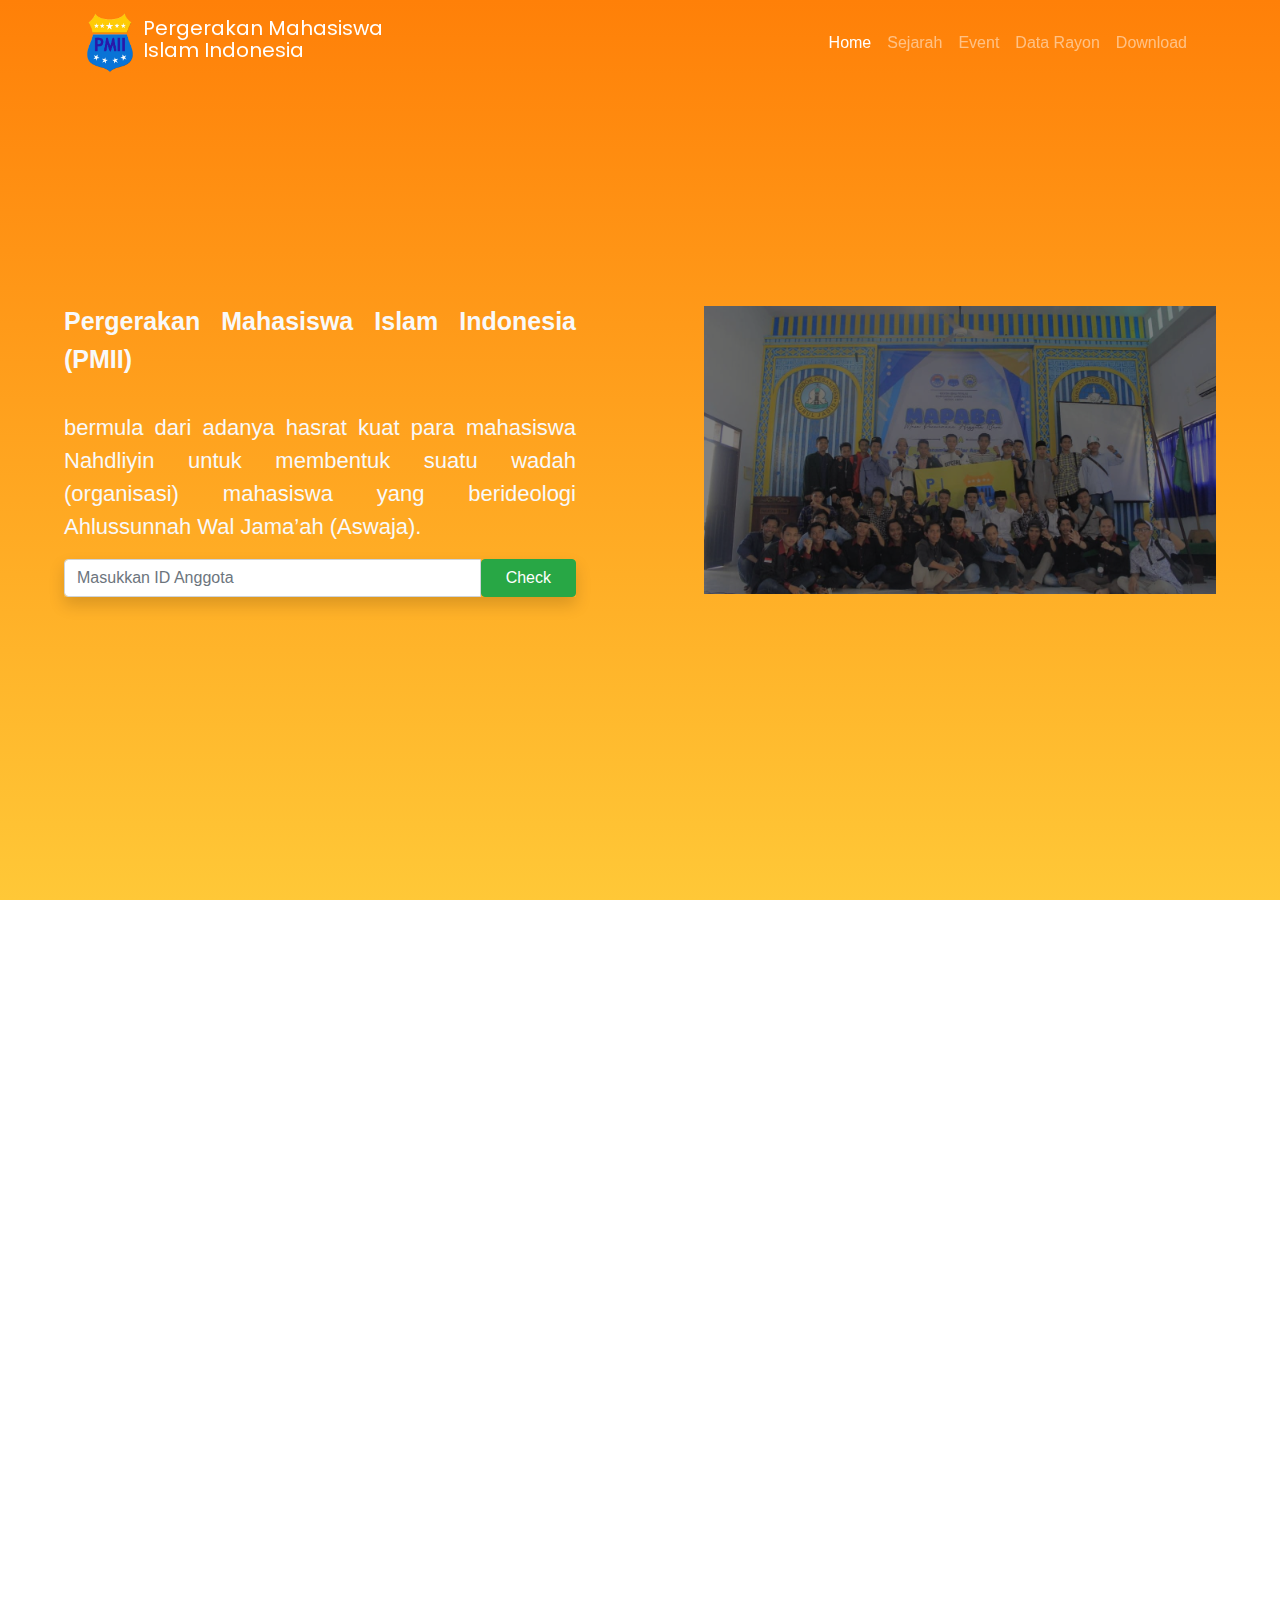
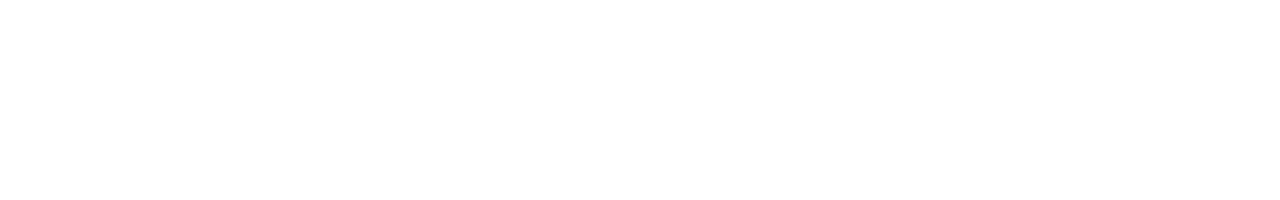
==== index.html @ 71697edc "upload website" ====
<!DOCTYPE html>
<html lang="en">
<head>
  <meta charset="UTF-8">
  <meta name="viewport" content="width=device-width, initial-scale=1.0">
  <link rel="stylesheet" href="css/bootstrap.min.css">
  <link rel="preconnect" href="https://fonts.gstatic.com">
  <link href="https://fonts.googleapis.com/css2?family=Poppins:ital,wght@0,400;0,500;0,700;0,800;1,400;1,500;1,600;1,700&display=swap" rel="stylesheet">
  <link rel="stylesheet" href="css/style.css">
  <title>Website Rayon | Universitas Nurul Jadid</title>
</head>
<body>

  <nav class="navbar navbar-expand-lg navbar-dark bg-transparant fixed-top">
    <div class="container">
      <a class="navbar-brand d-flex" style="font-family: 'Poppins', sans-serif;" href="#">
        <img src="img/logopmii.png" width="50" class="text-shadow" alt="">
        <span class="d-flex flex-column ml-2">
          <span class="title">Pergerakan Mahasiswa</span>
          <span class="subtitle mt-n2">Islam Indonesia</span>
        </span>
      </a>
      
      <button class="navbar-toggler" type="button" data-toggle="collapse" data-target="#navbarNavAltMarkup" aria-controls="navbarNavAltMarkup" aria-expanded="false" aria-label="Toggle navigation">
        <span class="navbar-toggler-icon"></span>
      </button>
      <div class="collapse navbar-collapse" id="navbarNavAltMarkup">
        <div class="navbar-nav ml-auto">
          <a class="nav-link active" href="#">Home</a>
          <a class="nav-link" href="#">Sejarah</a>
          <a class="nav-link" href="#">Event</a>
          <a class="nav-link" href="data_rayon.html">Data Rayon</a>
          <a class="nav-link" href="#">Download</a>
          <!-- <form action="" class="form-inline">
            <a href="" class="btn btn-outline-primary shadow-sm ml-3">Register</a>
            <a href="" class="btn btn-light ml-2">Login</a>
          </form> -->
        </div>
      </div>
    </div>
  </nav>

  <div class="jumbotron jumbotron-fluid d-flex align-items-center justify-content-around">
    <div class="title-header text-light" style="font-size: 22px;">
      <span class="font-weight-bold" style="font-size: 25px;">Pergerakan Mahasiswa Islam Indonesia (PMII)</span><br><br> bermula dari adanya hasrat kuat para mahasiswa Nahdliyin untuk membentuk suatu wadah (organisasi) mahasiswa yang berideologi Ahlussunnah Wal Jama’ah (Aswaja). <br>
      <!-- <a href="" class="btn btn-primary px-5 py-2 mt-2">Gabung</a> -->
      <div class="input-group mt-3 shadow">
        <input id="pencarian" type="text" placeholder="Masukkan ID Anggota" class="form-control">
        <div class="input-prepend">
          <button class="btn btn-success px-4">Check</button>
        </div>
      </div>
    </div>
    <div id="carouselExampleControls" class="carousel slide" data-ride="carousel">
      <div class="carousel-inner">
        <div class="carousel-item active">
          <img src="img/1.jpg" class="d-block w-100" style="filter: brightness(50%);" alt="...">
        </div>
        <div class="carousel-item">
          <img src="img/2.jpg" class="d-block w-100" style="filter: brightness(50%);" alt="...">
        </div>
        <div class="carousel-item">
          <img src="img/3.jpg" class="d-block w-100" style="filter: brightness(50%);" alt="...">
        </div>
      </div>
    </div>
  </div>

  
  <script src="js/jquery-3.5.1.min.js"></script>
  <script src="js/bootstrap.min.js"></script>
  <script>
    $('.carousel').carousel({
      ride: true,
      interval: 3500,
      pause: "hover"
    });

    document.addEventListener('wheel', function(e) {
      if (e.pageY >= 400) {
        document.querySelector('.navbar').setAttribute('class', 'navbar navbar-expand-lg navbar-dark bg-transparant fixed-top background shadow')
      } else {
        document.querySelector('.navbar').setAttribute('class', 'navbar navbar-expand-lg navbar-dark bg-transparant fixed-top')
      }
    });
  </script>
</body>
</html>
---- css/style.css ----
.title-header {
  width: 50vw;
  text-align: justify;
}

.background {
  background-color: #ff8008;
}

body {
  min-height: 200vh;
}

.carousel {
  width: 40%;
}

.jumbotron {
  height: 100vh;
  background: linear-gradient(to bottom, #ff8008, #ffc837); 
}

/* Tablets and Large Phones */
@media screen and (min-width: 600px) {
  .title-header {
    font-size: 18px;
  }
  .image-header {
    width: 250px;
  }
}

@media screen and (min-width: 992px) {
  .title-header {
    font-size: 30px;
    width: 40%;
  }

  .image-header {
    width: 550px;
  }
}

/* Mobile Screen */
@media screen and (max-width: 600px) {

}
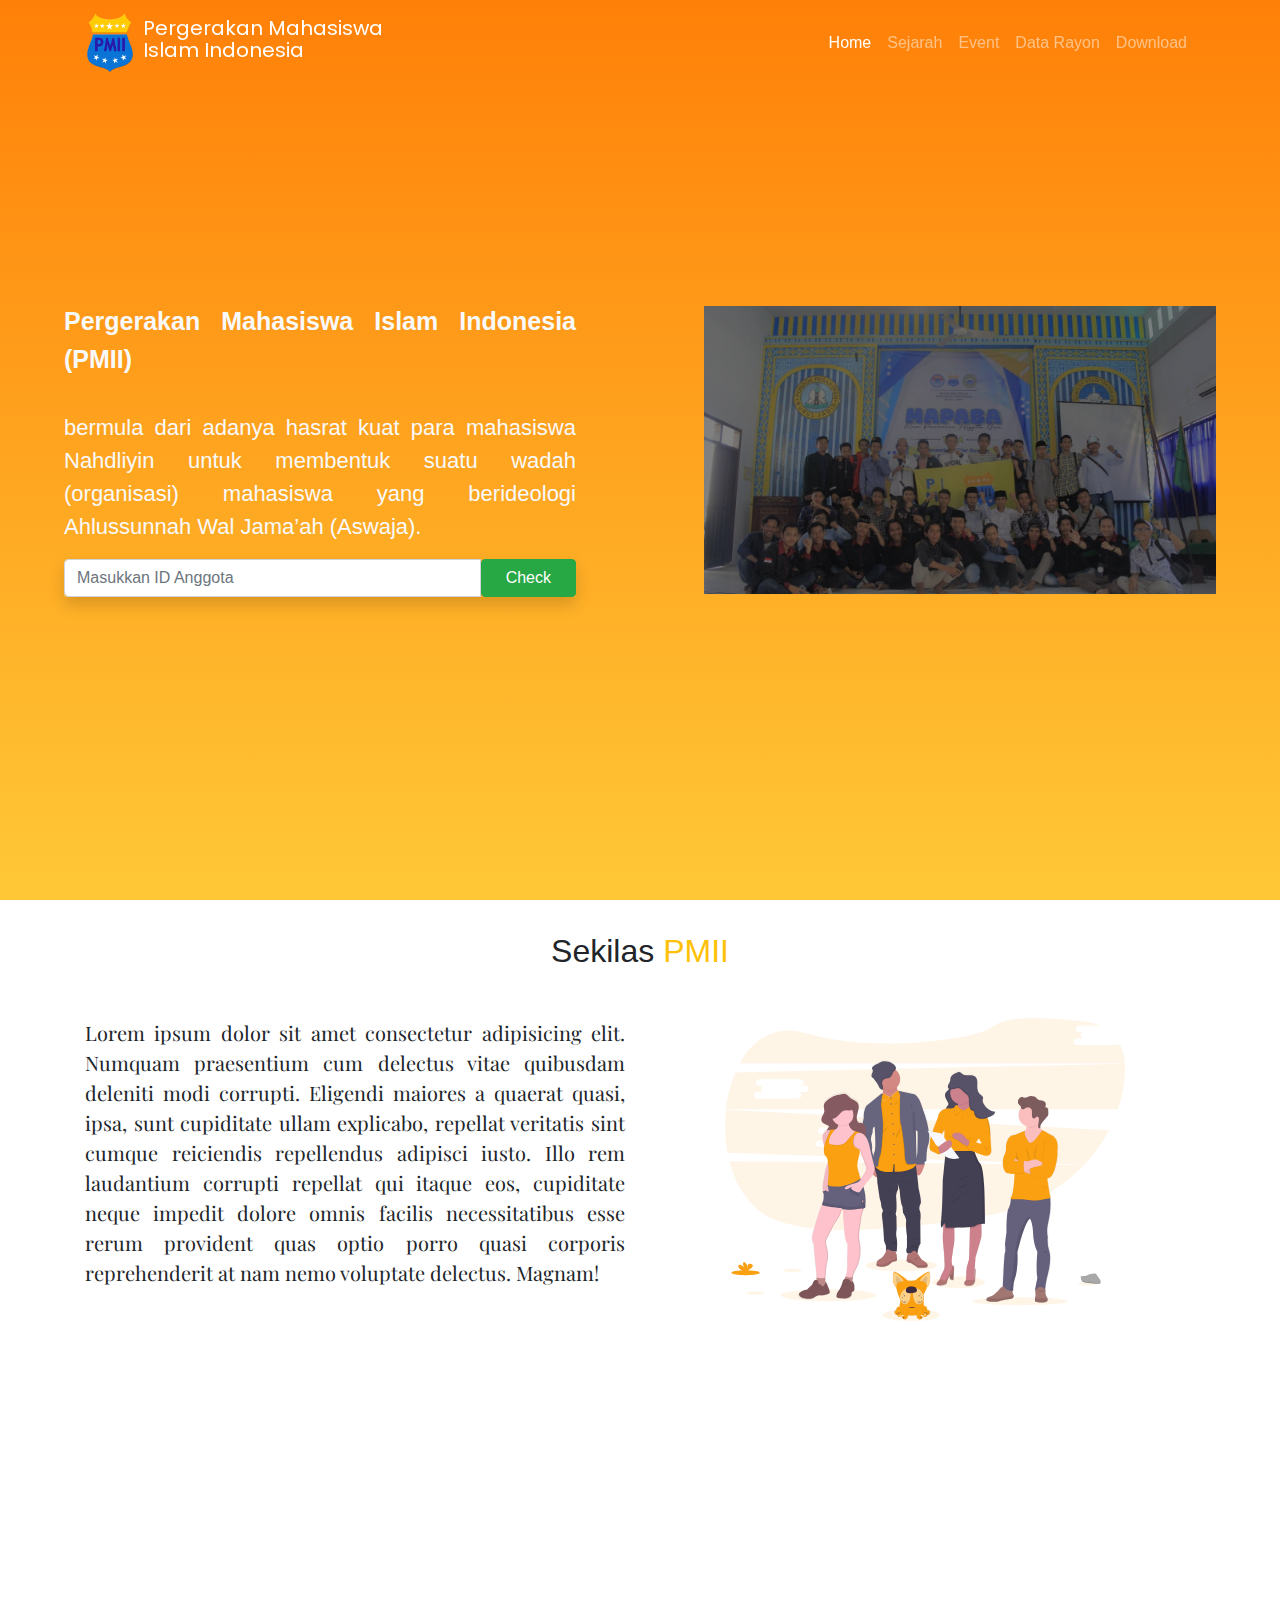
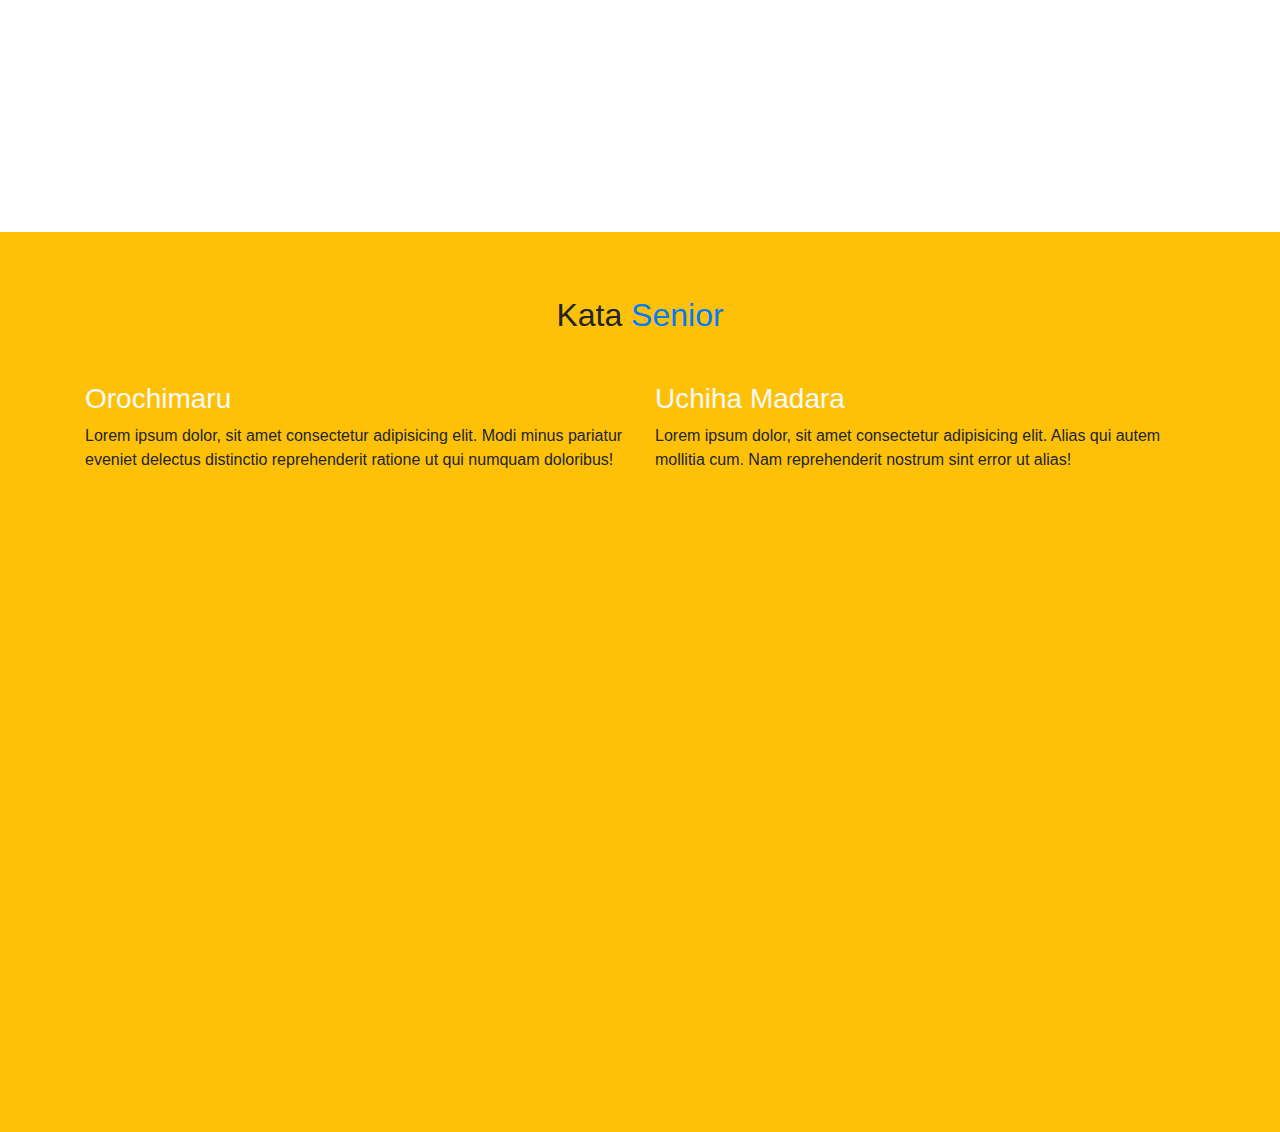
==== commit 55657926: "upload file web" ====
--- a/index.html
+++ b/index.html
@@ -6,6 +6,7 @@
   <link rel="stylesheet" href="css/bootstrap.min.css">
   <link rel="preconnect" href="https://fonts.gstatic.com">
   <link href="https://fonts.googleapis.com/css2?family=Poppins:ital,wght@0,400;0,500;0,700;0,800;1,400;1,500;1,600;1,700&display=swap" rel="stylesheet">
+  <link href="https://fonts.googleapis.com/css2?family=Playfair+Display&display=swap" rel="stylesheet">
   <link rel="stylesheet" href="css/style.css">
   <title>Website Rayon | Universitas Nurul Jadid</title>
 </head>
@@ -66,6 +67,38 @@
     </div>
   </div>
 
+  <div class="container" style="height: 100vh;">
+    <h2 class="text-center">Sekilas <span class="text-warning">PMII</span></h2>
+    <div class="row mt-5 mb-5">
+      <div class="col-md">
+        <p class="text-justify" style="font-family: 'Playfair Display', serif; font-size: 20px;">
+          Lorem ipsum dolor sit amet consectetur adipisicing elit. Numquam praesentium cum delectus vitae quibusdam deleniti modi corrupti. Eligendi maiores a quaerat quasi, ipsa, sunt cupiditate ullam explicabo, repellat veritatis sint cumque reiciendis repellendus adipisci iusto. Illo rem laudantium corrupti repellat qui itaque eos, cupiditate neque impedit dolore omnis facilis necessitatibus esse rerum provident quas optio porro quasi corporis reprehenderit at nam nemo voluptate delectus. Magnam!
+        </p>
+      </div>
+      <div class="col-md text-center">
+        <img src="img/tentang.svg" width="400" alt="">
+      </div>
+    </div>
+  </div>
+
+  <section class="bg-warning pt-3" style="height: 100vh;">
+    <div class="container">
+      <h2 class="text-center mt-5 mb-5">Kata <span class="text-primary">Senior</span></h2>
+      <div class="row">
+        <div class="col-md">
+          <h3 class="text-light">Orochimaru</h3>
+          <p class="">Lorem ipsum dolor, sit amet consectetur adipisicing elit. Modi minus pariatur eveniet delectus distinctio reprehenderit ratione ut qui numquam doloribus!</p>
+        </div>
+        <div class="col-md">
+          <h3 class="text-light">Uchiha Madara</h3>
+          <p class="">Lorem ipsum dolor, sit amet consectetur adipisicing elit. Alias qui autem mollitia cum. Nam reprehenderit nostrum sint error ut alias!</p>
+        </div>
+      </div>
+      
+      
+    </div>
+  </section>
+
   
   <script src="js/jquery-3.5.1.min.js"></script>
   <script src="js/bootstrap.min.js"></script>
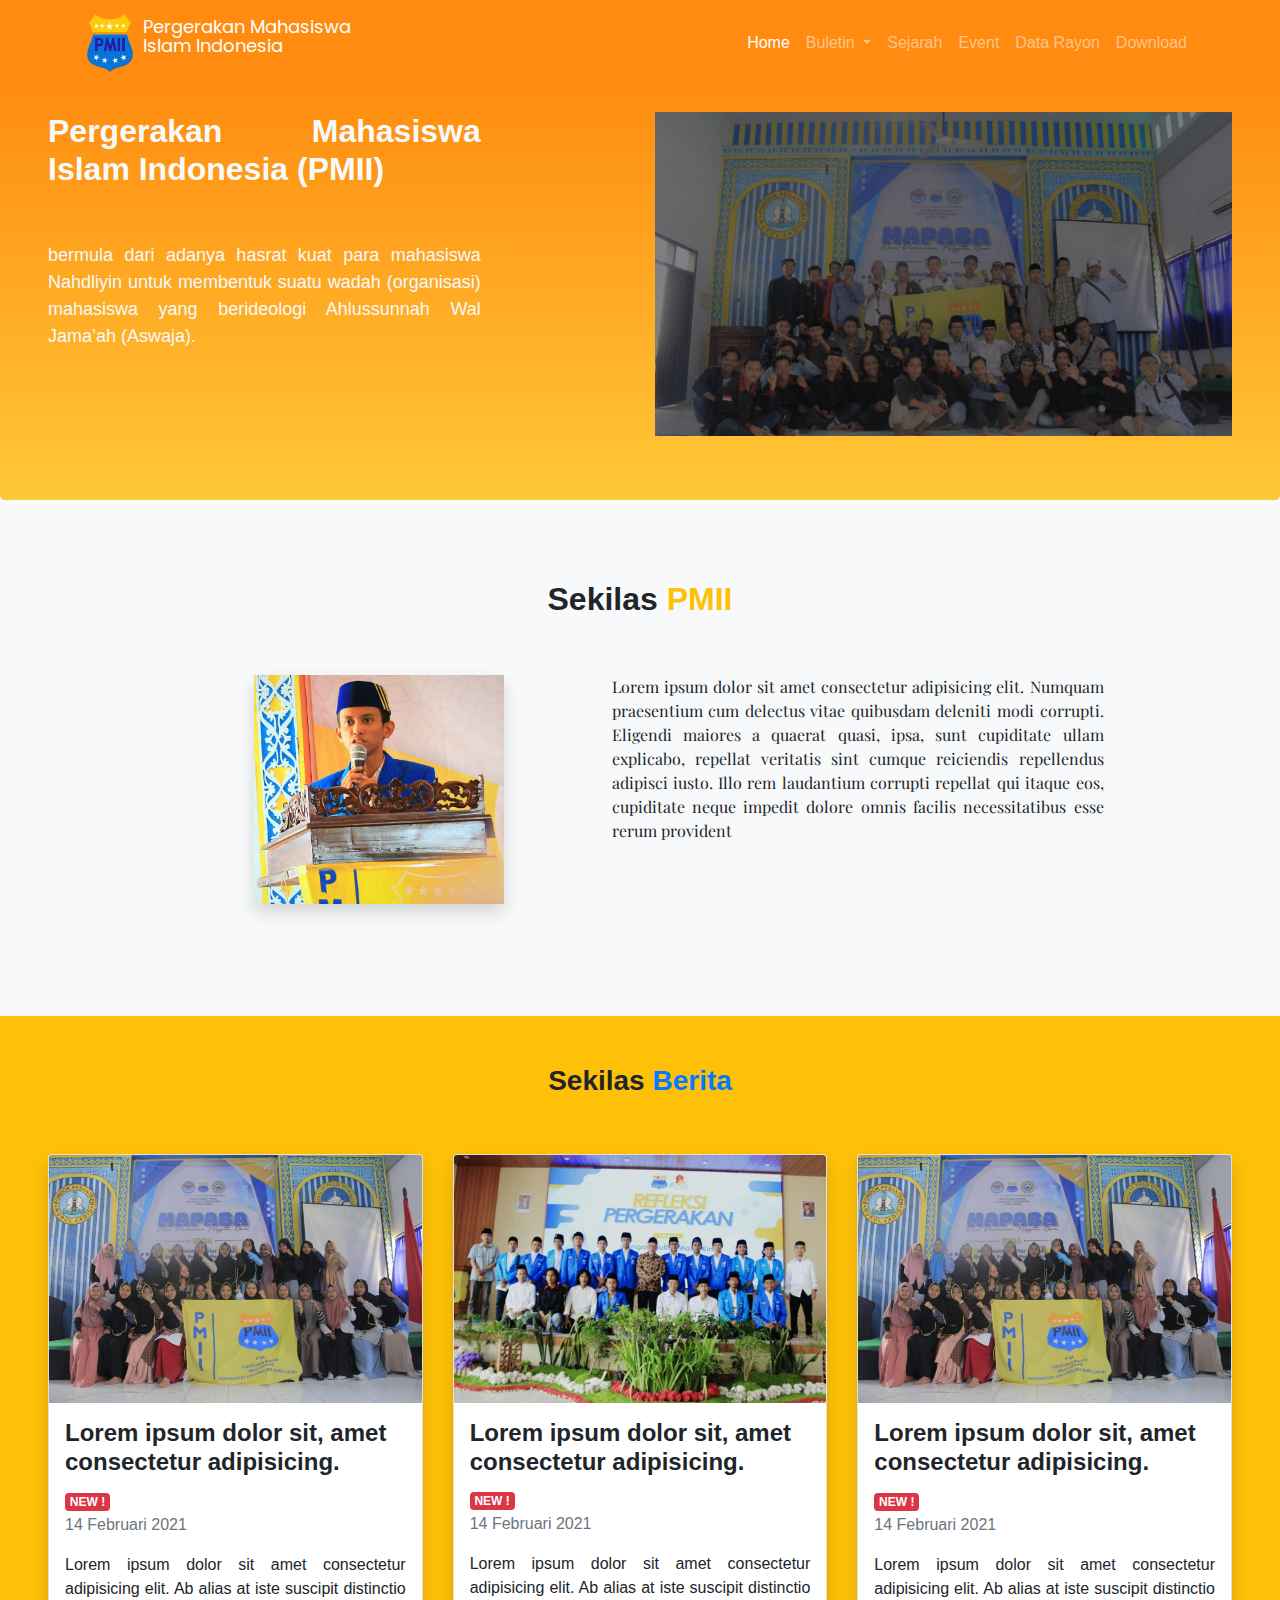
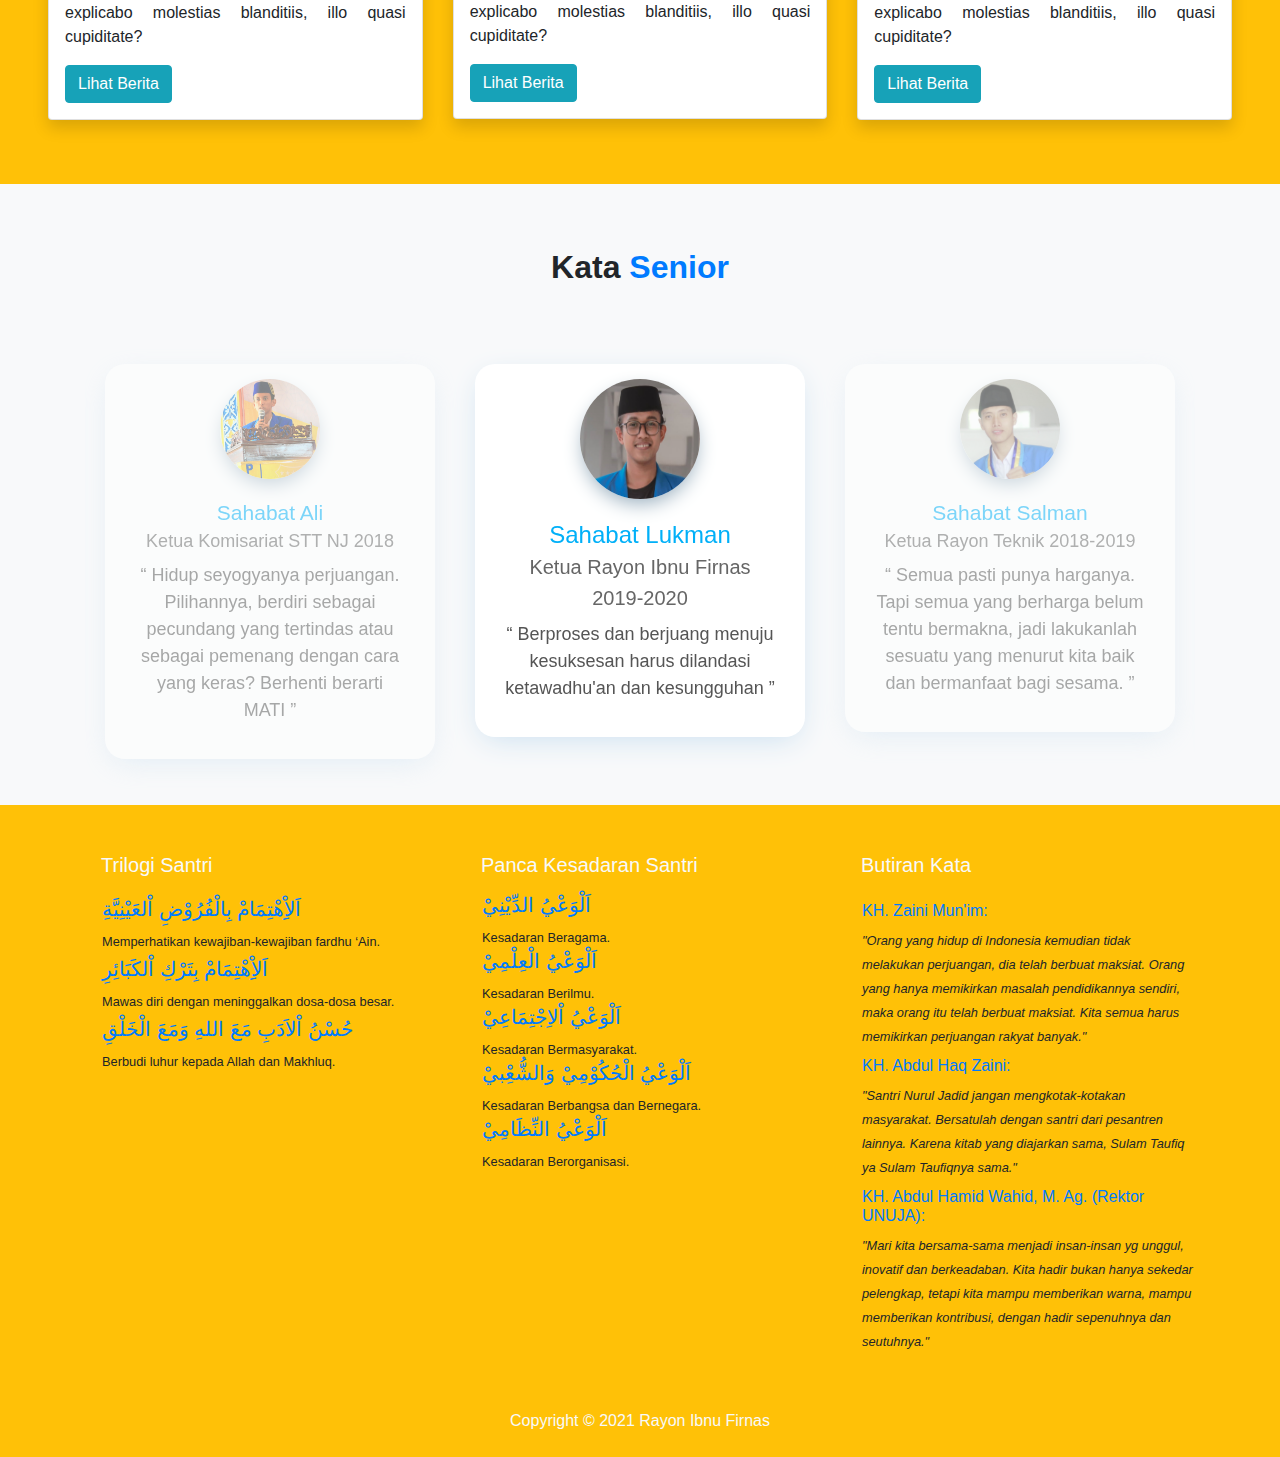
==== commit b82bfaee: "update" ====
--- a/index.html
+++ b/index.html
@@ -8,15 +8,20 @@
   <link href="https://fonts.googleapis.com/css2?family=Poppins:ital,wght@0,400;0,500;0,700;0,800;1,400;1,500;1,600;1,700&display=swap" rel="stylesheet">
   <link href="https://fonts.googleapis.com/css2?family=Playfair+Display&display=swap" rel="stylesheet">
   <link rel="stylesheet" href="css/style.css">
+  <link rel="stylesheet" href="https://cdnjs.cloudflare.com/ajax/libs/OwlCarousel2/2.3.4/assets/owl.carousel.min.css" integrity="sha512-tS3S5qG0BlhnQROyJXvNjeEM4UpMXHrQfTGmbQ1gKmelCxlSEBUaxhRBj/EFTzpbP4RVSrpEikbmdJobCvhE3g==" crossorigin="anonymous" />
+  <link rel="stylesheet" href="https://cdnjs.cloudflare.com/ajax/libs/font-awesome/5.15.2/css/all.min.css" integrity="sha512-HK5fgLBL+xu6dm/Ii3z4xhlSUyZgTT9tuc/hSrtw6uzJOvgRr2a9jyxxT1ely+B+xFAmJKVSTbpM/CuL7qxO8w==" crossorigin="anonymous" />
+  <style>
+    
+  </style>
   <title>Website Rayon | Universitas Nurul Jadid</title>
 </head>
-<body>
-
-  <nav class="navbar navbar-expand-lg navbar-dark bg-transparant fixed-top">
+<body class="bg-light">
+
+  <nav class="navbar navbar-expand-lg navbar-dark background fixed-top">
     <div class="container">
       <a class="navbar-brand d-flex" style="font-family: 'Poppins', sans-serif;" href="#">
         <img src="img/logopmii.png" width="50" class="text-shadow" alt="">
-        <span class="d-flex flex-column ml-2">
+        <span class="d-flex flex-column ml-2" style="font-size: 18px;">
           <span class="title">Pergerakan Mahasiswa</span>
           <span class="subtitle mt-n2">Islam Indonesia</span>
         </span>
@@ -28,80 +33,266 @@
       <div class="collapse navbar-collapse" id="navbarNavAltMarkup">
         <div class="navbar-nav ml-auto">
           <a class="nav-link active" href="#">Home</a>
+          <div class="nav-item dropdown">
+            <a class="nav-link dropdown-toggle" href="#" id="navbarDropdownMenuLink" data-toggle="dropdown" aria-haspopup="true" aria-expanded="false">
+              Buletin
+            </a>
+            <div class="dropdown-menu shadow" aria-labelledby="navbarDropdownMenuLink">
+              <a class="dropdown-item" href="#">Ex-com</a>
+              <a class="dropdown-item" href="#">Core i-3</a>
+              <a class="dropdown-item" href="#">Aljabr</a>
+            </div>
+          </div>
           <a class="nav-link" href="#">Sejarah</a>
           <a class="nav-link" href="#">Event</a>
           <a class="nav-link" href="data_rayon.html">Data Rayon</a>
           <a class="nav-link" href="#">Download</a>
-          <!-- <form action="" class="form-inline">
-            <a href="" class="btn btn-outline-primary shadow-sm ml-3">Register</a>
-            <a href="" class="btn btn-light ml-2">Login</a>
-          </form> -->
         </div>
       </div>
     </div>
   </nav>
 
-  <div class="jumbotron jumbotron-fluid d-flex align-items-center justify-content-around">
-    <div class="title-header text-light" style="font-size: 22px;">
-      <span class="font-weight-bold" style="font-size: 25px;">Pergerakan Mahasiswa Islam Indonesia (PMII)</span><br><br> bermula dari adanya hasrat kuat para mahasiswa Nahdliyin untuk membentuk suatu wadah (organisasi) mahasiswa yang berideologi Ahlussunnah Wal Jama’ah (Aswaja). <br>
-      <!-- <a href="" class="btn btn-primary px-5 py-2 mt-2">Gabung</a> -->
-      <div class="input-group mt-3 shadow">
-        <input id="pencarian" type="text" placeholder="Masukkan ID Anggota" class="form-control">
-        <div class="input-prepend">
-          <button class="btn btn-success px-4">Check</button>
-        </div>
-      </div>
-    </div>
-    <div id="carouselExampleControls" class="carousel slide" data-ride="carousel">
-      <div class="carousel-inner">
-        <div class="carousel-item active">
-          <img src="img/1.jpg" class="d-block w-100" style="filter: brightness(50%);" alt="...">
-        </div>
-        <div class="carousel-item">
-          <img src="img/2.jpg" class="d-block w-100" style="filter: brightness(50%);" alt="...">
-        </div>
-        <div class="carousel-item">
-          <img src="img/3.jpg" class="d-block w-100" style="filter: brightness(50%);" alt="...">
+  <div class="jumbotron h-100 px-5">
+    <div class="row mt-5">
+      <div class="col-lg-6">
+        <div class="title-header w-75 text-light">
+          <h2 class="font-weight-bold">Pergerakan Mahasiswa Islam Indonesia (PMII)</h2>
+          <br>
+          <p>bermula dari adanya hasrat kuat para mahasiswa Nahdliyin untuk membentuk suatu wadah (organisasi) mahasiswa yang berideologi Ahlussunnah Wal Jama’ah (Aswaja).</p> <br>
+        </div>
+      </div>
+      <div class="col-lg-6 col-sm-12">
+        <div id="carouselExampleControls" class="carousel slide w-100" data-ride="carousel">
+          <div class="carousel-inner">
+            <div class="carousel-item active">
+              <img src="img/1.jpg" class="d-block w-100" style="filter: brightness(50%);" alt="...">
+            </div>
+            <div class="carousel-item">
+              <img src="img/2.jpg" class="d-block w-100" style="filter: brightness(50%);" alt="...">
+            </div>
+            <div class="carousel-item">
+              <img src="img/3.jpg" class="d-block w-100" style="filter: brightness(50%);" alt="...">
+            </div>
+          </div>
         </div>
       </div>
     </div>
   </div>
 
-  <div class="container" style="height: 100vh;">
-    <h2 class="text-center">Sekilas <span class="text-warning">PMII</span></h2>
-    <div class="row mt-5 mb-5">
-      <div class="col-md">
-        <p class="text-justify" style="font-family: 'Playfair Display', serif; font-size: 20px;">
-          Lorem ipsum dolor sit amet consectetur adipisicing elit. Numquam praesentium cum delectus vitae quibusdam deleniti modi corrupti. Eligendi maiores a quaerat quasi, ipsa, sunt cupiditate ullam explicabo, repellat veritatis sint cumque reiciendis repellendus adipisci iusto. Illo rem laudantium corrupti repellat qui itaque eos, cupiditate neque impedit dolore omnis facilis necessitatibus esse rerum provident quas optio porro quasi corporis reprehenderit at nam nemo voluptate delectus. Magnam!
-        </p>
-      </div>
-      <div class="col-md text-center">
-        <img src="img/tentang.svg" width="400" alt="">
+  <!-- sekilas pmii -->
+  <div class="container pb-5 d-flex align-items-center flex-column justify-content-center">
+    <div class="bg-light rounded p-5">
+      <div class="row">
+      <div class="col">
+        <h2 class="text-center font-weight-bold">Sekilas <span class="text-warning">PMII</span></h2>
+      </div>
+    </div>
+    <div class="row justify-content-center mt-5">
+      <div class="col-md-8 col-lg-5 col-12 mb-3 d-lg-block text-center">
+        <img src="img/rayon-15.jpg" width="250" class="shadow">
+      </div>
+        <div class="col-12 col-lg-6">
+          <p class="text-justify" style="font-family: 'Playfair Display', serif;">
+            Lorem ipsum dolor sit amet consectetur adipisicing elit. Numquam praesentium cum delectus vitae quibusdam deleniti modi corrupti. Eligendi maiores a quaerat quasi, ipsa, sunt cupiditate ullam explicabo, repellat veritatis sint cumque reiciendis repellendus adipisci iusto. Illo rem laudantium corrupti repellat qui itaque eos, cupiditate neque impedit dolore omnis facilis necessitatibus esse rerum provident 
+          </p>
+        </div>
       </div>
     </div>
   </div>
 
-  <section class="bg-warning pt-3" style="height: 100vh;">
+  <!-- sekilas berita -->
+  <section class="py-5 px-5 bg-warning">
+    <div class="row mb-5 justify-content-center">
+      <div class="col-md-12">
+        <h3 class="text-center font-weight-bold">Sekilas <span class="text-primary">Berita</span></h3>
+      </div>
+    </div>
+    <div class="row">
+      <div class="col-md-4">
+        <div class="card rounded shadow mb-3">
+          <img src="img/3.jpg" alt="Berita 1" class="card-img-top">
+          <div class="card-body p-3">
+            <h4 class="card-title font-weight-bold">Lorem ipsum dolor sit, amet consectetur adipisicing.</h4>
+            <div class="badge badge-danger">NEW !</div><br>
+            <p class="far fa-clock text-secondary"> 14 Februari 2021</p>
+            <p class="card-text text-justify">Lorem ipsum dolor sit amet consectetur adipisicing elit. Ab alias at iste suscipit distinctio explicabo molestias blanditiis, illo quasi cupiditate?</p>
+            <a href="" class="btn btn-info">Lihat Berita</a>
+          </div>
+        </div>
+      </div>
+      <div class="col-md-4">
+        <div class="card rounded shadow mb-3">
+          <img src="img/2.jpg" alt="Berita 1" class="card-img-top">
+          <div class="card-body p-3">
+            <h4 class="card-title font-weight-bold">Lorem ipsum dolor sit, amet consectetur adipisicing.</h4>
+            <div class="badge badge-danger">NEW !</div><br>
+            <p class="far fa-clock text-secondary"> 14 Februari 2021</p>
+            <p class="card-text text-justify">Lorem ipsum dolor sit amet consectetur adipisicing elit. Ab alias at iste suscipit distinctio explicabo molestias blanditiis, illo quasi cupiditate?</p>
+            <a href="" class="btn btn-info">Lihat Berita</a>
+          </div>
+        </div>
+      </div>
+      <div class="col-md-4">
+        <div class="card rounded shadow mb-3">
+          <img src="img/3.jpg" alt="Berita 1" class="card-img-top">
+          <div class="card-body p-3">
+            <h4 class="card-title font-weight-bold">Lorem ipsum dolor sit, amet consectetur adipisicing.</h4>
+            <div class="badge badge-danger">NEW !</div><br>
+            <p class="far fa-clock text-secondary"> 14 Februari 2021</p>
+            <p class="card-text text-justify">Lorem ipsum dolor sit amet consectetur adipisicing elit. Ab alias at iste suscipit distinctio explicabo molestias blanditiis, illo quasi cupiditate?</p>
+            <a href="" class="btn btn-info">Lihat Berita</a>
+          </div>
+        </div>
+      </div>
+    </div>
+  </section>
+
+  <!-- kata senior -->
+  <section class="py-3 px-3">
     <div class="container">
-      <h2 class="text-center mt-5 mb-5">Kata <span class="text-primary">Senior</span></h2>
+      <h2 class="text-center mt-5 mb-5 font-weight-bold">Kata <span class="text-primary">Senior</span></h2>
+        <div class="gtco-testimonials">
+          <div class="owl-carousel owl-carousel1 owl-theme">
+            <div>
+              <div class="card text-center"><img class="card-img-top" src="img/rayon-17.jpg" alt="">
+                <div class="card-body">
+                  <h5>Sahabat Lukman <br />
+                    <span> Ketua Rayon Ibnu Firnas 2019-2020 </span></h5>
+                  <p class="card-text">“ Berproses dan berjuang menuju kesuksesan harus dilandasi ketawadhu'an dan kesungguhan ” </p>
+                </div>
+              </div>
+            </div>
+            <div>
+              <div class="card text-center"><img class="card-img-top" src="img/rayon-16.jpeg" alt="">
+                <div class="card-body">
+                  <h5>Sahabat Salman<br />
+                    <span> Ketua Rayon Teknik 2018-2019 </span></h5>
+                  <p class="card-text">“ Semua pasti punya harganya. Tapi semua yang berharga belum tentu bermakna, jadi lakukanlah sesuatu yang menurut kita baik dan bermanfaat bagi sesama. ” </p>
+                </div>
+              </div>
+            </div>
+            <div>
+              <div class="card text-center"><img class="card-img-top" src="img/rayon-15.jpg" alt="">
+                <div class="card-body">
+                  <h5>Sahabat Ali<br />
+                    <span> Ketua Komisariat STT NJ 2018 </span></h5>
+                  <p class="card-text">“ Hidup seyogyanya perjuangan.
+                    Pilihannya, berdiri sebagai pecundang yang tertindas atau sebagai pemenang dengan cara yang keras?
+                    Berhenti berarti MATI ” </p>
+                </div>
+              </div>
+            </div>
+          </div>
+        </div>
+    </div>
+  </section>
+
+  <!--  -->
+  <section class="py-5 px-3 bg-warning">
+    <div class="container ltr_butiran_kata ">
       <div class="row">
-        <div class="col-md">
-          <h3 class="text-light">Orochimaru</h3>
-          <p class="">Lorem ipsum dolor, sit amet consectetur adipisicing elit. Modi minus pariatur eveniet delectus distinctio reprehenderit ratione ut qui numquam doloribus!</p>
-        </div>
-        <div class="col-md">
-          <h3 class="text-light">Uchiha Madara</h3>
-          <p class="">Lorem ipsum dolor, sit amet consectetur adipisicing elit. Alias qui autem mollitia cum. Nam reprehenderit nostrum sint error ut alias!</p>
-        </div>
-      </div>
-      
-      
+        <div class="col-lg-4 mb-3 mb-lg-0">
+          <div class="px-0 px-lg-3">
+            <h4 class="h5 text-light">Trilogi Santri</h4>
+            <div class="garis garis1"></div>
+            <div class="garis garis2"></div>
+            <div class="row mt-3">
+              <div class="ml-3">
+                <div class="col-xs-12 my-1">
+                  <h5 class="text-primary">اَلاِِْهْتِمَامْ بِالْفُرُوْضِ اْلعَيْنِيَّةِ</h5>
+                  <small>Memperhatikan kewajiban-kewajiban fardhu ‘Ain.</small>
+                </div>
+                <div class="col-xs-12 my-1">
+                  <h5 class="text-primary">اَلاِِْهْتِمَامْ بِتَرْكِ اْلكَبَائِرِ</h5>
+                  <small>Mawas diri dengan meninggalkan dosa-dosa besar.</small>
+                </div>
+                <div class="col-xs-12 my-1">
+                  <h5 class="text-primary">حُسْنُ اْلاَدَبِ مَعَ اللهِ وَمَعَ الْخَلْقِ</h5>
+                  <small>Berbudi luhur kepada Allah dan Makhluq.</small>
+                </div>
+              </div>
+            </div>
+          </div>
+        </div>
+
+        <div class="col-lg-4 mb-3 mb-lg-0">
+          <div class="px-0 px-lg-3">
+            <h4 class="h5 text-light">Panca Kesadaran Santri</h4>
+            <div class="garis garis1"></div>
+            <div class="garis garis2"></div>
+            <div class="row mt-3">
+              <div class="ml-3">
+                <div class="col-xs-12">
+                  <h5 class="text-primary">اَلْوَعْيُ الدِّيْنِيْ</h5>
+                  <small>Kesadaran Beragama.</small>
+                </div>
+                <div class="col-xs-12">
+                  <h5 class="text-primary">اَلْوَعْيُ الْعِلْمِيْ</h5>
+                  <small>Kesadaran Berilmu.</small>
+                </div>
+                <div class="col-xs-12">
+                  <h5 class="text-primary">اَلْوَعْيُ اْلاِجْتِمَاعِيْ</h5>
+                  <small>Kesadaran Bermasyarakat.</small>
+                </div>
+                <div class="col-xs-12">
+                  <h5 class="text-primary">اَلْوَعْيُ الْحُكُوْمِيْ وَالشُّعِْبيْ</h5>
+                  <small>Kesadaran Berbangsa dan Bernegara.</small>
+                </div>
+                <div class="col-xs-12">
+                  <h5 class="text-primary">اَلْوَعْيُ النِّظَامِيْ</h5>
+                  <small>Kesadaran Berorganisasi.</small>
+                </div>
+              </div>
+            </div>
+          </div>
+        </div>
+
+        <div class="col-lg-4 mb-3 mb-lg-0">
+          <div class="px-0 px-lg-3">
+            <h4 class="h5 text-light">Butiran Kata</h4>
+            <div class="garis garis1"></div>
+            <div class="garis garis2"></div>
+            <div class="row mt-3">
+              <div class="ml-3">
+                <div class="col-xs-12">
+                  <h6 class="text-primary my-2">KH. Zaini Mun'im:</h6>
+                  <small><i>"Orang yang hidup di Indonesia kemudian tidak melakukan perjuangan, dia telah berbuat
+                      maksiat. Orang yang hanya memikirkan masalah pendidikannya sendiri, maka orang itu telah berbuat
+                      maksiat. Kita semua harus memikirkan perjuangan rakyat banyak."</i></small>
+                </div>
+                <div class="col-xs-12">
+                  <h6 class="text-primary my-2">KH. Abdul Haq Zaini:</h6>
+                  <small><i>"Santri Nurul Jadid jangan mengkotak-kotakan masyarakat. Bersatulah dengan santri dari
+                      pesantren lainnya. Karena kitab yang diajarkan sama, Sulam Taufiq ya Sulam Taufiqnya
+                      sama."</i></small>
+                </div>
+                <div class="col-xs-12">
+                  <h6 class="text-primary my-2">KH. Abdul Hamid Wahid, M. Ag. (Rektor UNUJA):</h6>
+                  <small><i>"Mari kita bersama-sama menjadi insan-insan yg unggul, inovatif dan berkeadaban. Kita
+                      hadir bukan hanya sekedar pelengkap, tetapi kita mampu memberikan warna, mampu memberikan
+                      kontribusi, dengan hadir sepenuhnya dan seutuhnya."</i></small>
+                </div>
+              </div>
+            </div>
+          </div>
+        </div>
+
+      </div>
     </div>
   </section>
+
+  <footer class="bg-warning p-2">
+    <div class="row justify-content-center">
+      <div class="col-md-12">
+        <p class="text-center text-light">Copyright &copy; 2021 Rayon Ibnu Firnas</p>
+      </div>
+    </div>
+  </footer>
 
   
   <script src="js/jquery-3.5.1.min.js"></script>
   <script src="js/bootstrap.min.js"></script>
+  <script src="https://cdnjs.cloudflare.com/ajax/libs/OwlCarousel2/2.3.4/owl.carousel.min.js" integrity="sha512-bPs7Ae6pVvhOSiIcyUClR7/q2OAsRiovw4vAkX+zJbw3ShAeeqezq50RIIcIURq7Oa20rW2n2q+fyXBNcU9lrw==" crossorigin="anonymous"></script>
   <script>
     $('.carousel').carousel({
       ride: true,
@@ -110,12 +301,48 @@
     });
 
     document.addEventListener('wheel', function(e) {
-      if (e.pageY >= 400) {
-        document.querySelector('.navbar').setAttribute('class', 'navbar navbar-expand-lg navbar-dark bg-transparant fixed-top background shadow')
-      } else {
-        document.querySelector('.navbar').setAttribute('class', 'navbar navbar-expand-lg navbar-dark bg-transparant fixed-top')
+      // if (e.pageY >= 400) {
+      //   document.querySelector('.navbar').setAttribute('class', 'navbar navbar-expand-lg navbar-dark bg-transparant fixed-top background shadow')
+      // } else {
+      //   document.querySelector('.navbar').setAttribute('class', 'navbar navbar-expand-lg navbar-dark bg-transparant fixed-top')
+      // }
+    });
+
+    (function () {
+  "use strict";
+
+  var carousels = function () {
+    $(".owl-carousel1").owlCarousel({
+      loop: true,
+      center: true,
+      margin: 0,
+      responsiveClass: true,
+      nav: false,
+      responsive: {
+        0: {
+          items: 1,
+          nav: false
+        },
+        680: {
+          items: 2,
+          nav: false,
+          loop: true
+        },
+        1000: {
+          items: 3,
+          nav: true
+        }
       }
     });
+  };
+
+  (function ($) {
+    carousels();
+  })(jQuery);
+})();
+
+
+
   </script>
 </body>
 </html>--- a/css/style.css
+++ b/css/style.css
@@ -1,33 +1,129 @@
+body {
+  overflow-x: hidden;
+}
+
+.dropdown-item:hover {
+  background-color: #ff8008;
+  font-family: 'Poppins', sans-serif;
+  color: whitesmoke;
+}
+
 .title-header {
-  width: 50vw;
+  font-size: 18px;
+  width: 100%;
   text-align: justify;
 }
 
-.background {
-  background-color: #ff8008;
+.title-header p {
+  font-size: 18px;
 }
 
-body {
-  min-height: 200vh;
-}
-
-.carousel {
-  width: 40%;
+.background {
+  background-color: #ff8b10;
 }
 
 .jumbotron {
+  box-sizing: border-box;
   height: 100vh;
-  background: linear-gradient(to bottom, #ff8008, #ffc837); 
+  background: linear-gradient(to bottom, #ff8008, #ffc837);
 }
 
-/* Tablets and Large Phones */
-@media screen and (min-width: 600px) {
-  .title-header {
-    font-size: 18px;
+body { background: aliceblue; }
+
+.gtco-testimonials {
+  position: relative;
+  margin-top: 30px;
+}
+@media (max-width: 767px) {
+  .gtco-testimonials {
+    margin-top: 20px;
   }
-  .image-header {
-    width: 250px;
-  }
+}
+.gtco-testimonials h2 {
+  font-size: 30px;
+  text-align: center;
+  color: #333333;
+  margin-bottom: 50px;
+}
+.gtco-testimonials .owl-stage-outer {
+  padding: 30px 0;
+}
+.gtco-testimonials .owl-nav {
+  display: none;
+}
+.gtco-testimonials .owl-dots {
+  text-align: center;
+}
+.gtco-testimonials .owl-dots span {
+  position: relative;
+  height: 10px;
+  width: 10px;
+  border-radius: 50%;
+  display: block;
+  background: #fff;
+  border: 2px solid #01b0f8;
+  margin: 0 5px;
+}
+.gtco-testimonials .owl-dots .active {
+  box-shadow: none;
+}
+.gtco-testimonials .owl-dots .active span {
+  background: #01b0f8;
+  box-shadow: none;
+  height: 12px;
+  width: 12px;
+  margin-bottom: -1px;
+}
+.gtco-testimonials .card {
+  background: #fff;
+  box-shadow: 0 8px 30px -7px #c9dff0;
+  margin: 0 20px;
+  padding: 0 10px;
+  border-radius: 20px;
+  border: 0;
+}
+.gtco-testimonials .card .card-img-top {
+  max-width: 100px;
+  border-radius: 50%;
+  margin: 15px auto 0;
+  box-shadow: 0 8px 20px -4px #95abbb;
+  width: 100px;
+  height: 100px;
+}
+.gtco-testimonials .card h5 {
+  color: #01b0f8;
+  font-size: 21px;
+  line-height: 1.3;
+}
+.gtco-testimonials .card h5 span {
+  font-size: 18px;
+  color: #666666;
+}
+.gtco-testimonials .card p {
+  font-size: 18px;
+  color: #555;
+  padding-bottom: 15px;
+}
+.gtco-testimonials .active {
+  opacity: 0.5;
+  transition: all 0.3s;
+}
+.gtco-testimonials .center {
+  opacity: 1;
+}
+.gtco-testimonials .center h5 {
+  font-size: 24px;
+}
+.gtco-testimonials .center h5 span {
+  font-size: 20px;
+}
+.gtco-testimonials .center .card-img-top {
+  max-width: 100%;
+  height: 120px;
+  width: 120px;
+}
+.owl-carousel .owl-nav button.owl-next, .owl-carousel .owl-nav button.owl-prev, .owl-carousel button.owl-dot {
+  outline: 0;
 }
 
 @media screen and (min-width: 992px) {
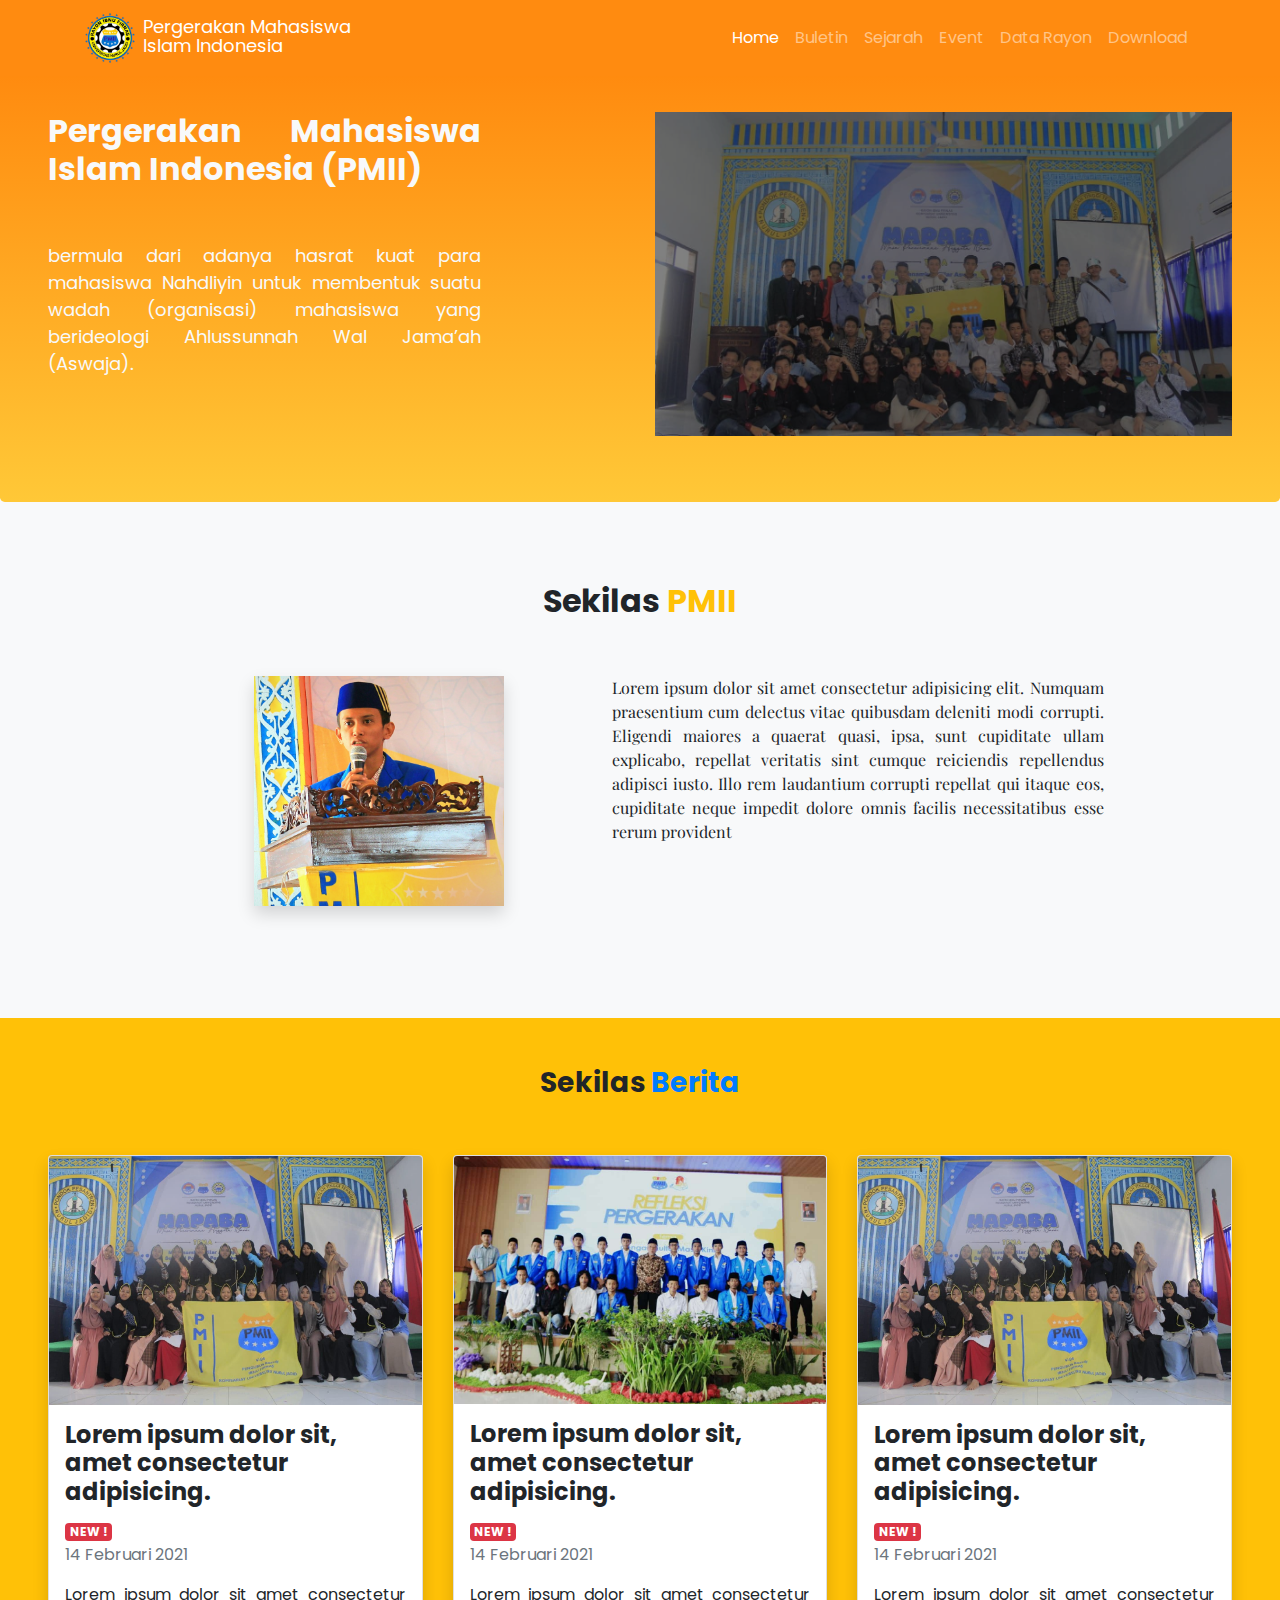
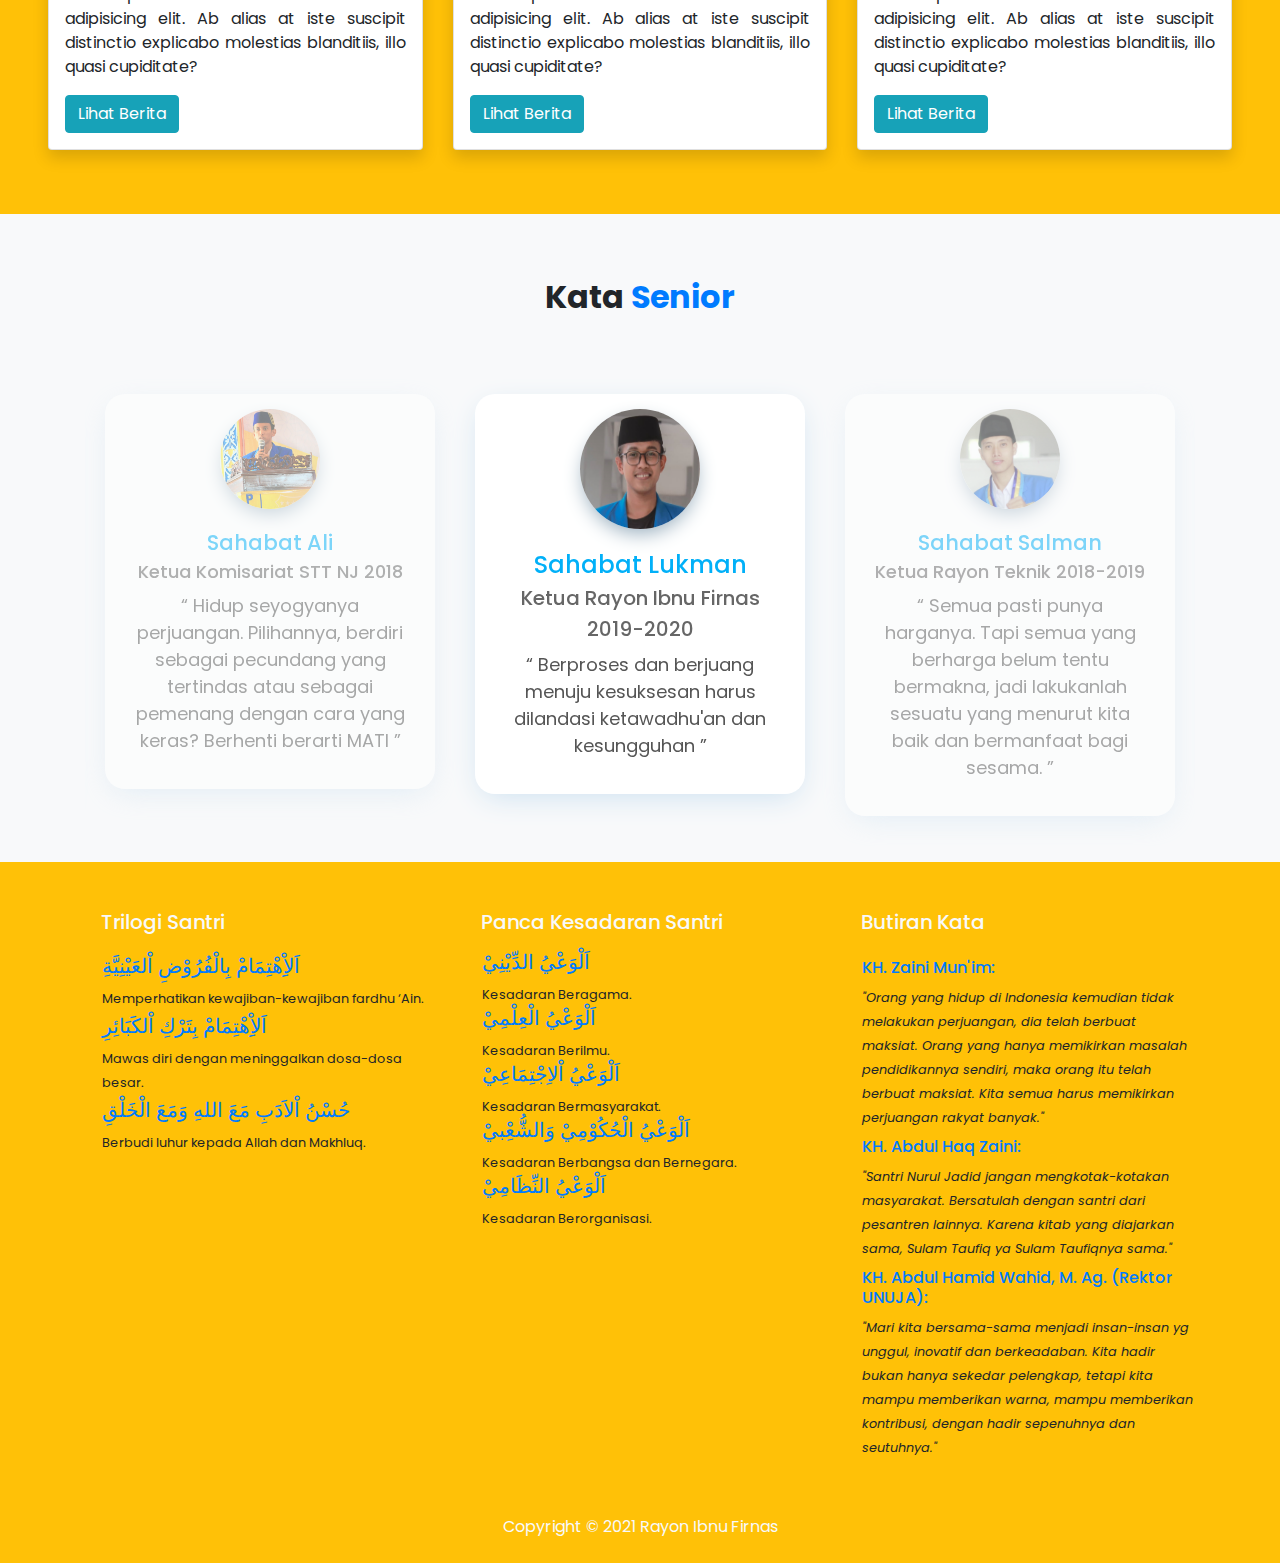
==== commit a02016b8: "update" ====
--- a/index.html
+++ b/index.html
@@ -20,7 +20,7 @@
   <nav class="navbar navbar-expand-lg navbar-dark background fixed-top">
     <div class="container">
       <a class="navbar-brand d-flex" style="font-family: 'Poppins', sans-serif;" href="#">
-        <img src="img/logopmii.png" width="50" class="text-shadow" alt="">
+        <img src="img/logoibnufirnas.png" width="50" class="text-shadow" alt="">
         <span class="d-flex flex-column ml-2" style="font-size: 18px;">
           <span class="title">Pergerakan Mahasiswa</span>
           <span class="subtitle mt-n2">Islam Indonesia</span>
@@ -33,17 +33,8 @@
       <div class="collapse navbar-collapse" id="navbarNavAltMarkup">
         <div class="navbar-nav ml-auto">
           <a class="nav-link active" href="#">Home</a>
-          <div class="nav-item dropdown">
-            <a class="nav-link dropdown-toggle" href="#" id="navbarDropdownMenuLink" data-toggle="dropdown" aria-haspopup="true" aria-expanded="false">
-              Buletin
-            </a>
-            <div class="dropdown-menu shadow" aria-labelledby="navbarDropdownMenuLink">
-              <a class="dropdown-item" href="#">Ex-com</a>
-              <a class="dropdown-item" href="#">Core i-3</a>
-              <a class="dropdown-item" href="#">Aljabr</a>
-            </div>
-          </div>
-          <a class="nav-link" href="#">Sejarah</a>
+          <a href="buletin.html" class="nav-link">Buletin</a>
+          <a class="nav-link" href="sejarah.html">Sejarah</a>
           <a class="nav-link" href="#">Event</a>
           <a class="nav-link" href="data_rayon.html">Data Rayon</a>
           <a class="nav-link" href="#">Download</a>
--- a/css/style.css
+++ b/css/style.css
@@ -1,11 +1,12 @@
 body {
   overflow-x: hidden;
+  font-family: 'Poppins', sans-serif;
 }
 
 .dropdown-item:hover {
-  background-color: #ff8008;
+  background-color: #eaeaea;
+  color: #ff8008 !important;
   font-family: 'Poppins', sans-serif;
-  color: whitesmoke;
 }
 
 .title-header {
@@ -24,7 +25,7 @@
 
 .jumbotron {
   box-sizing: border-box;
-  height: 100vh;
+  height: 50vh;
   background: linear-gradient(to bottom, #ff8008, #ffc837);
 }
 
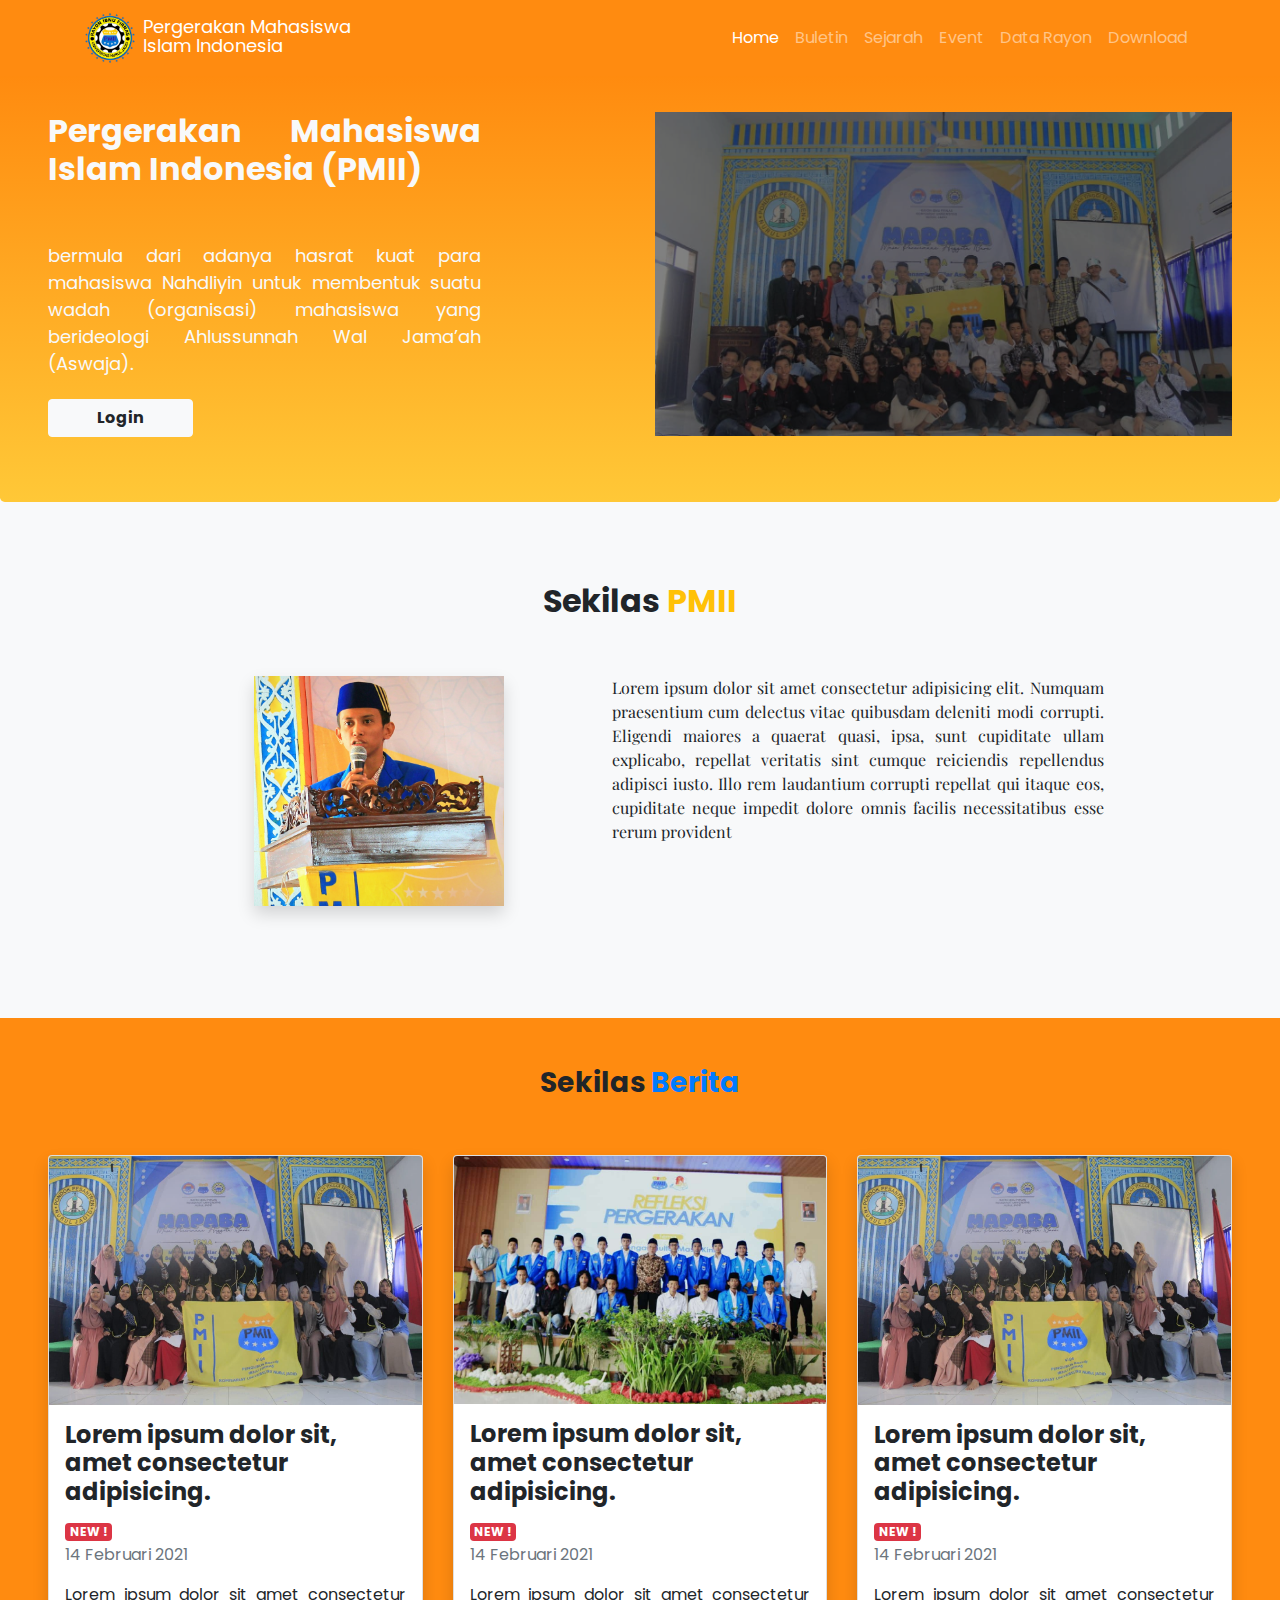
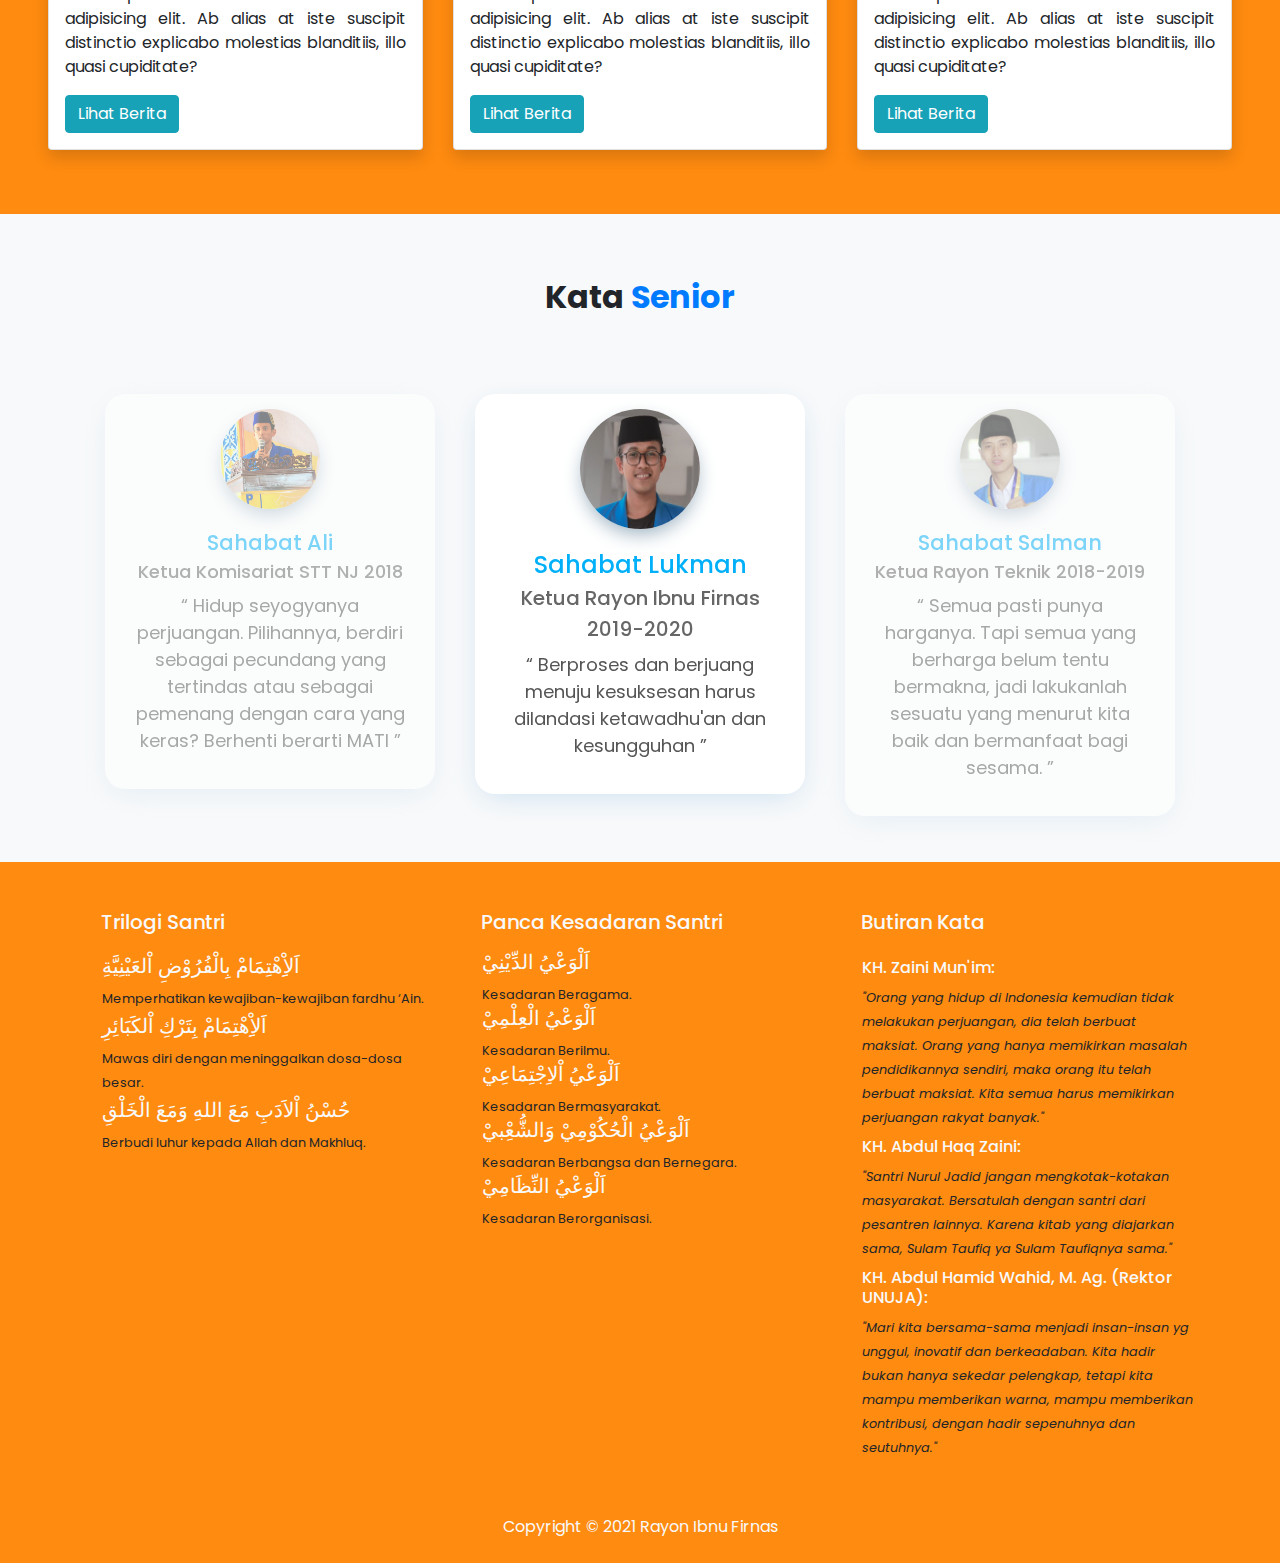
==== commit 6789b6f7: "update" ====
--- a/index.html
+++ b/index.html
@@ -35,9 +35,9 @@
           <a class="nav-link active" href="#">Home</a>
           <a href="buletin.html" class="nav-link">Buletin</a>
           <a class="nav-link" href="sejarah.html">Sejarah</a>
-          <a class="nav-link" href="#">Event</a>
+          <a class="nav-link" href="event.html">Event</a>
           <a class="nav-link" href="data_rayon.html">Data Rayon</a>
-          <a class="nav-link" href="#">Download</a>
+          <a class="nav-link" href="download.html">Download</a>
         </div>
       </div>
     </div>
@@ -49,7 +49,8 @@
         <div class="title-header w-75 text-light">
           <h2 class="font-weight-bold">Pergerakan Mahasiswa Islam Indonesia (PMII)</h2>
           <br>
-          <p>bermula dari adanya hasrat kuat para mahasiswa Nahdliyin untuk membentuk suatu wadah (organisasi) mahasiswa yang berideologi Ahlussunnah Wal Jama’ah (Aswaja).</p> <br>
+          <p>bermula dari adanya hasrat kuat para mahasiswa Nahdliyin untuk membentuk suatu wadah (organisasi) mahasiswa yang berideologi Ahlussunnah Wal Jama’ah (Aswaja).</p>
+          <a href="" class="btn btn-light px-5 font-weight-bold">Login</a>
         </div>
       </div>
       <div class="col-lg-6 col-sm-12">
@@ -92,7 +93,7 @@
   </div>
 
   <!-- sekilas berita -->
-  <section class="py-5 px-5 bg-warning">
+  <section class="py-5 px-5" style="background-color: #ff8b10;">
     <div class="row mb-5 justify-content-center">
       <div class="col-md-12">
         <h3 class="text-center font-weight-bold">Sekilas <span class="text-primary">Berita</span></h3>
@@ -179,7 +180,7 @@
   </section>
 
   <!--  -->
-  <section class="py-5 px-3 bg-warning">
+  <section class="py-5 px-3" style="background-color: #ff8b10;">
     <div class="container ltr_butiran_kata ">
       <div class="row">
         <div class="col-lg-4 mb-3 mb-lg-0">
@@ -190,15 +191,15 @@
             <div class="row mt-3">
               <div class="ml-3">
                 <div class="col-xs-12 my-1">
-                  <h5 class="text-primary">اَلاِِْهْتِمَامْ بِالْفُرُوْضِ اْلعَيْنِيَّةِ</h5>
+                  <h5 class="text-light">اَلاِِْهْتِمَامْ بِالْفُرُوْضِ اْلعَيْنِيَّةِ</h5>
                   <small>Memperhatikan kewajiban-kewajiban fardhu ‘Ain.</small>
                 </div>
                 <div class="col-xs-12 my-1">
-                  <h5 class="text-primary">اَلاِِْهْتِمَامْ بِتَرْكِ اْلكَبَائِرِ</h5>
+                  <h5 class="text-light">اَلاِِْهْتِمَامْ بِتَرْكِ اْلكَبَائِرِ</h5>
                   <small>Mawas diri dengan meninggalkan dosa-dosa besar.</small>
                 </div>
                 <div class="col-xs-12 my-1">
-                  <h5 class="text-primary">حُسْنُ اْلاَدَبِ مَعَ اللهِ وَمَعَ الْخَلْقِ</h5>
+                  <h5 class="text-light">حُسْنُ اْلاَدَبِ مَعَ اللهِ وَمَعَ الْخَلْقِ</h5>
                   <small>Berbudi luhur kepada Allah dan Makhluq.</small>
                 </div>
               </div>
@@ -214,23 +215,23 @@
             <div class="row mt-3">
               <div class="ml-3">
                 <div class="col-xs-12">
-                  <h5 class="text-primary">اَلْوَعْيُ الدِّيْنِيْ</h5>
+                  <h5 class="text-light">اَلْوَعْيُ الدِّيْنِيْ</h5>
                   <small>Kesadaran Beragama.</small>
                 </div>
                 <div class="col-xs-12">
-                  <h5 class="text-primary">اَلْوَعْيُ الْعِلْمِيْ</h5>
+                  <h5 class="text-light">اَلْوَعْيُ الْعِلْمِيْ</h5>
                   <small>Kesadaran Berilmu.</small>
                 </div>
                 <div class="col-xs-12">
-                  <h5 class="text-primary">اَلْوَعْيُ اْلاِجْتِمَاعِيْ</h5>
+                  <h5 class="text-light">اَلْوَعْيُ اْلاِجْتِمَاعِيْ</h5>
                   <small>Kesadaran Bermasyarakat.</small>
                 </div>
                 <div class="col-xs-12">
-                  <h5 class="text-primary">اَلْوَعْيُ الْحُكُوْمِيْ وَالشُّعِْبيْ</h5>
+                  <h5 class="text-light">اَلْوَعْيُ الْحُكُوْمِيْ وَالشُّعِْبيْ</h5>
                   <small>Kesadaran Berbangsa dan Bernegara.</small>
                 </div>
                 <div class="col-xs-12">
-                  <h5 class="text-primary">اَلْوَعْيُ النِّظَامِيْ</h5>
+                  <h5 class="text-light">اَلْوَعْيُ النِّظَامِيْ</h5>
                   <small>Kesadaran Berorganisasi.</small>
                 </div>
               </div>
@@ -246,19 +247,19 @@
             <div class="row mt-3">
               <div class="ml-3">
                 <div class="col-xs-12">
-                  <h6 class="text-primary my-2">KH. Zaini Mun'im:</h6>
+                  <h6 class="text-light my-2">KH. Zaini Mun'im:</h6>
                   <small><i>"Orang yang hidup di Indonesia kemudian tidak melakukan perjuangan, dia telah berbuat
                       maksiat. Orang yang hanya memikirkan masalah pendidikannya sendiri, maka orang itu telah berbuat
                       maksiat. Kita semua harus memikirkan perjuangan rakyat banyak."</i></small>
                 </div>
                 <div class="col-xs-12">
-                  <h6 class="text-primary my-2">KH. Abdul Haq Zaini:</h6>
+                  <h6 class="text-light my-2">KH. Abdul Haq Zaini:</h6>
                   <small><i>"Santri Nurul Jadid jangan mengkotak-kotakan masyarakat. Bersatulah dengan santri dari
                       pesantren lainnya. Karena kitab yang diajarkan sama, Sulam Taufiq ya Sulam Taufiqnya
                       sama."</i></small>
                 </div>
                 <div class="col-xs-12">
-                  <h6 class="text-primary my-2">KH. Abdul Hamid Wahid, M. Ag. (Rektor UNUJA):</h6>
+                  <h6 class="text-light my-2">KH. Abdul Hamid Wahid, M. Ag. (Rektor UNUJA):</h6>
                   <small><i>"Mari kita bersama-sama menjadi insan-insan yg unggul, inovatif dan berkeadaban. Kita
                       hadir bukan hanya sekedar pelengkap, tetapi kita mampu memberikan warna, mampu memberikan
                       kontribusi, dengan hadir sepenuhnya dan seutuhnya."</i></small>
@@ -272,7 +273,7 @@
     </div>
   </section>
 
-  <footer class="bg-warning p-2">
+  <footer class="p-2" style="background-color: #ff8b10;">
     <div class="row justify-content-center">
       <div class="col-md-12">
         <p class="text-center text-light">Copyright &copy; 2021 Rayon Ibnu Firnas</p>
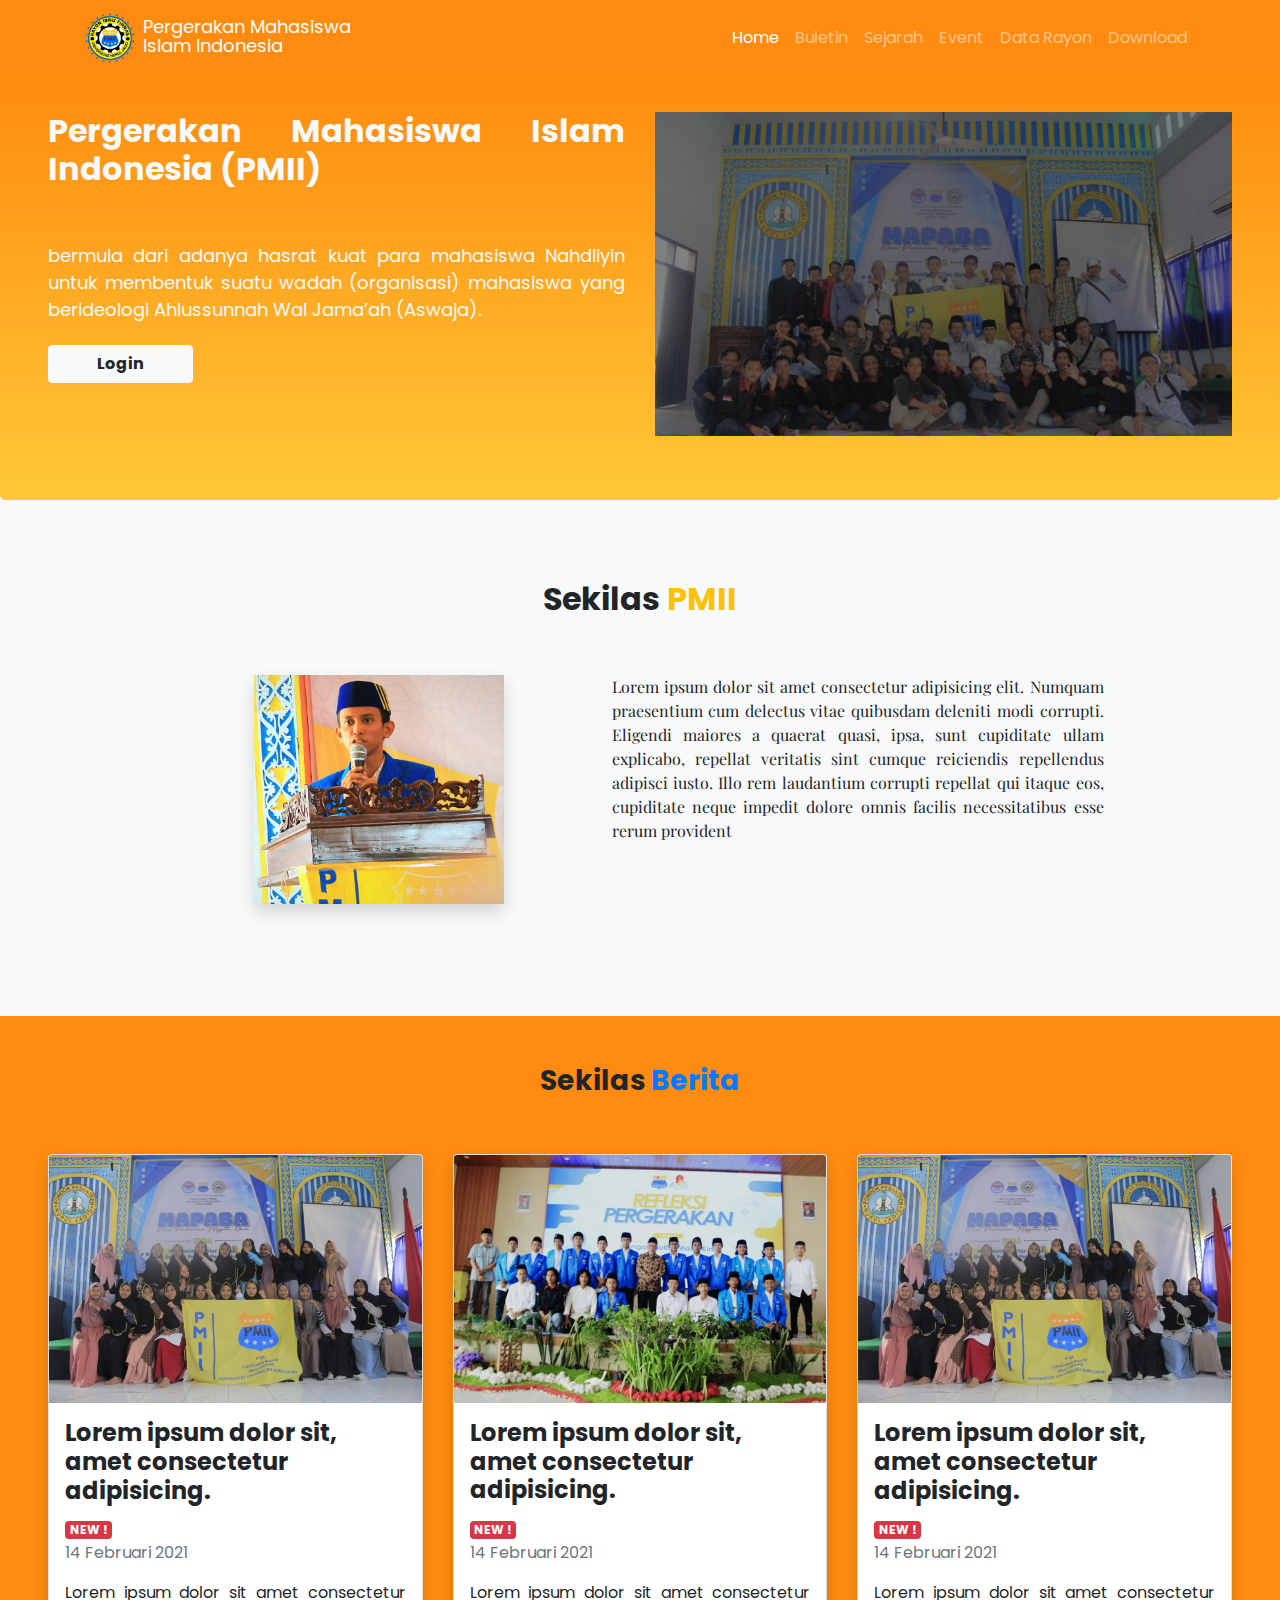
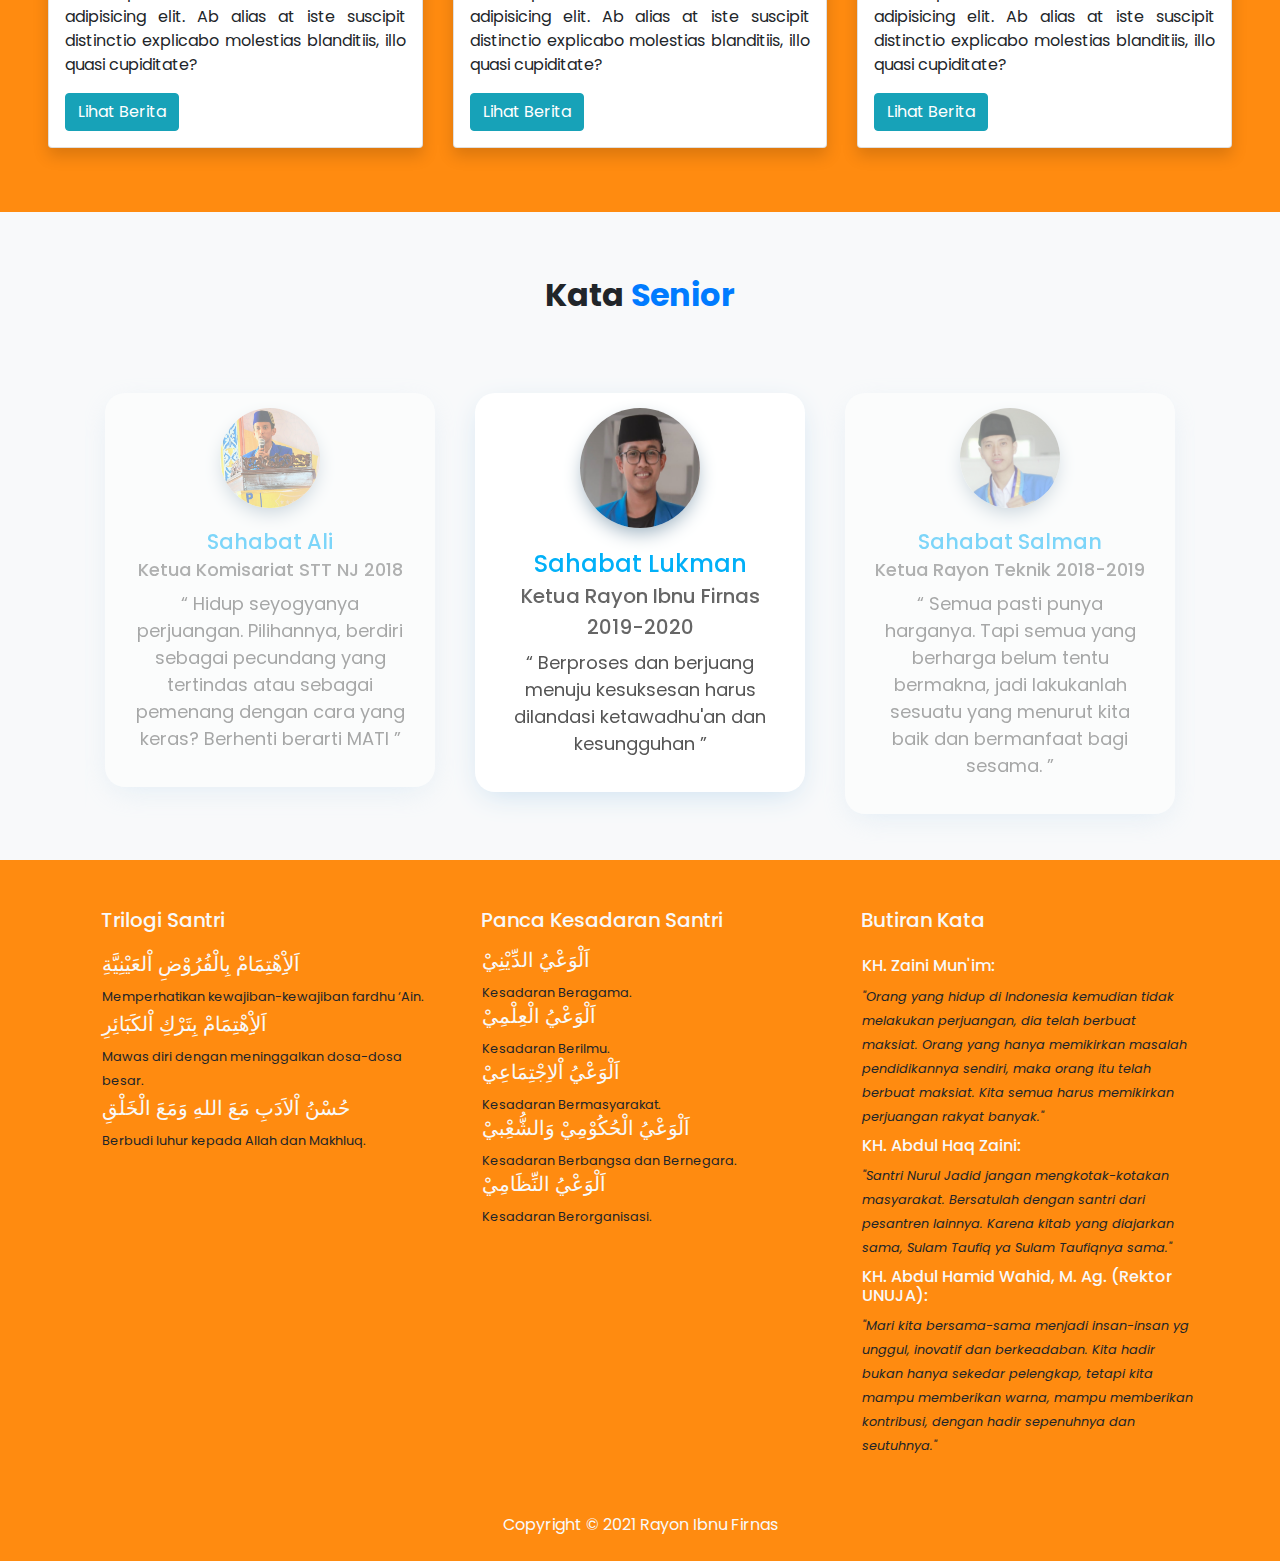
==== commit 1d1bd073: "update" ====
--- a/index.html
+++ b/index.html
@@ -10,9 +10,6 @@
   <link rel="stylesheet" href="css/style.css">
   <link rel="stylesheet" href="https://cdnjs.cloudflare.com/ajax/libs/OwlCarousel2/2.3.4/assets/owl.carousel.min.css" integrity="sha512-tS3S5qG0BlhnQROyJXvNjeEM4UpMXHrQfTGmbQ1gKmelCxlSEBUaxhRBj/EFTzpbP4RVSrpEikbmdJobCvhE3g==" crossorigin="anonymous" />
   <link rel="stylesheet" href="https://cdnjs.cloudflare.com/ajax/libs/font-awesome/5.15.2/css/all.min.css" integrity="sha512-HK5fgLBL+xu6dm/Ii3z4xhlSUyZgTT9tuc/hSrtw6uzJOvgRr2a9jyxxT1ely+B+xFAmJKVSTbpM/CuL7qxO8w==" crossorigin="anonymous" />
-  <style>
-    
-  </style>
   <title>Website Rayon | Universitas Nurul Jadid</title>
 </head>
 <body class="bg-light">
@@ -44,16 +41,16 @@
   </nav>
 
   <div class="jumbotron h-100 px-5">
-    <div class="row mt-5">
-      <div class="col-lg-6">
-        <div class="title-header w-75 text-light">
+    <div class="row mt-5 justify-content-center">
+      <div class="col-lg-6 col-12">
+        <div class="title-header w-100 text-light">
           <h2 class="font-weight-bold">Pergerakan Mahasiswa Islam Indonesia (PMII)</h2>
           <br>
           <p>bermula dari adanya hasrat kuat para mahasiswa Nahdliyin untuk membentuk suatu wadah (organisasi) mahasiswa yang berideologi Ahlussunnah Wal Jama’ah (Aswaja).</p>
           <a href="" class="btn btn-light px-5 font-weight-bold">Login</a>
         </div>
       </div>
-      <div class="col-lg-6 col-sm-12">
+      <div class="col-lg-6 col-sm-12 d-none d-lg-block d-md-block">
         <div id="carouselExampleControls" class="carousel slide w-100" data-ride="carousel">
           <div class="carousel-inner">
             <div class="carousel-item active">
